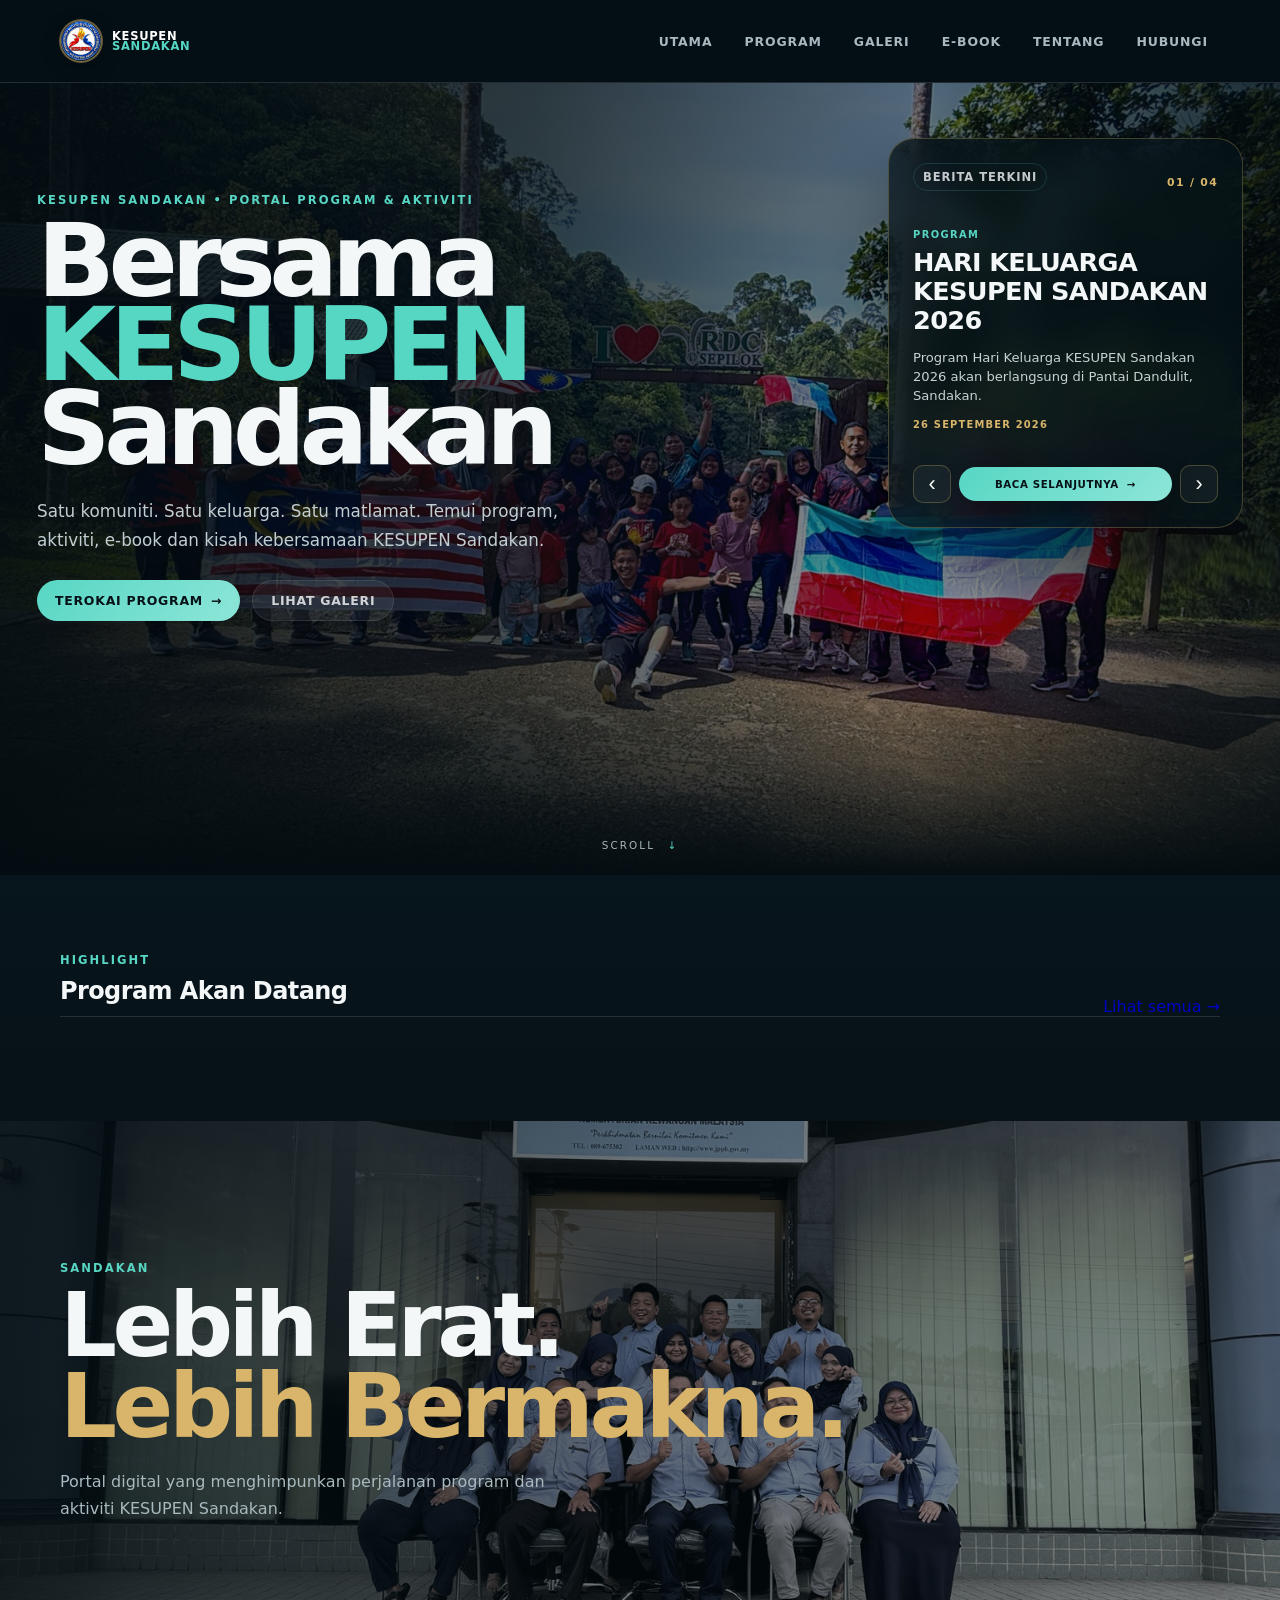
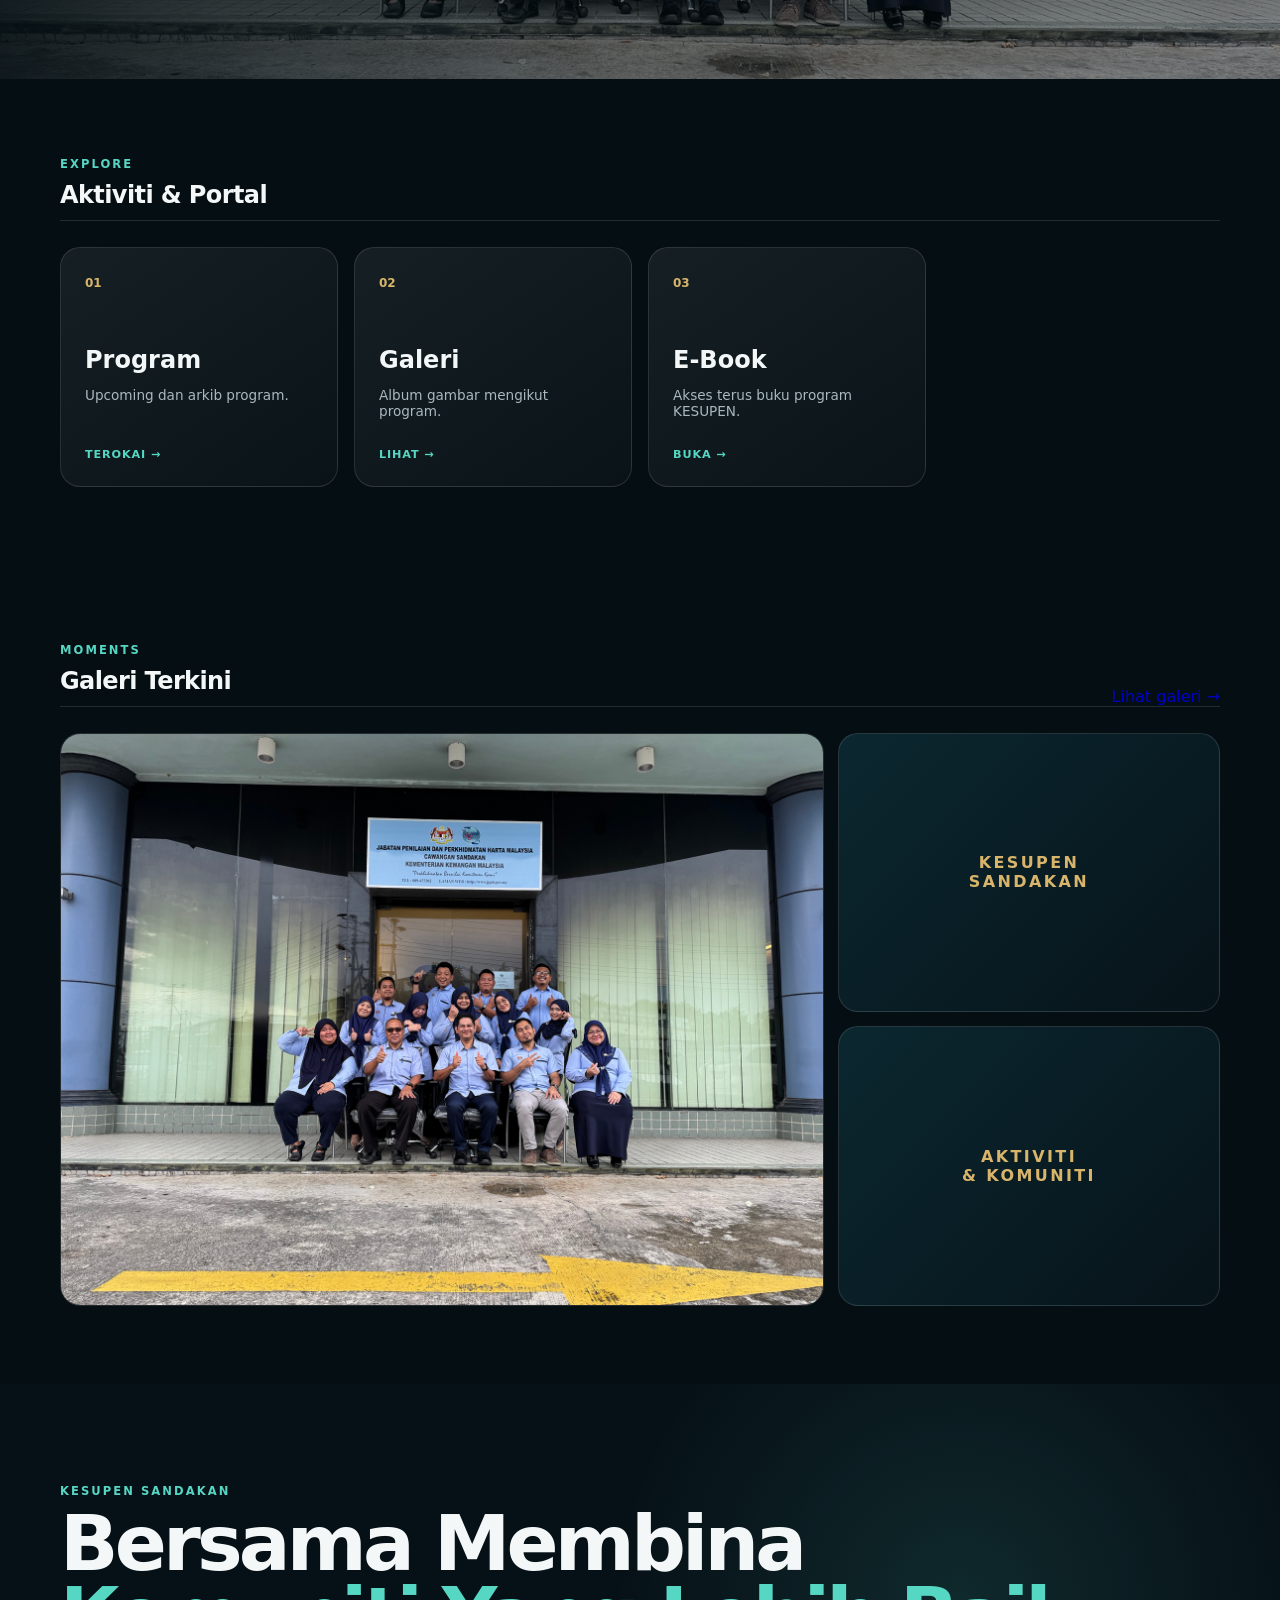
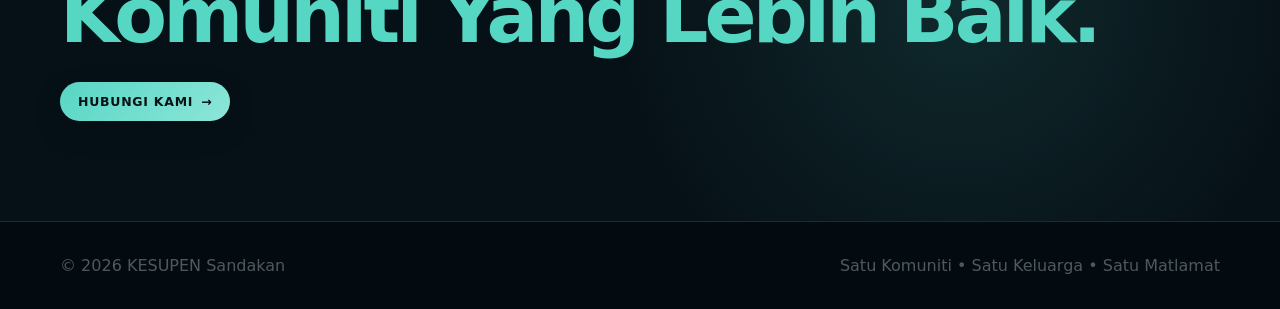
==== index.html @ b212d01c "Add files via upload" ====
<!DOCTYPE html>
<html lang="ms">
<head>
<meta name="description" content="Portal rasmi KESUPEN Sandakan — program, e-book, galeri dan maklumat KESUPEN.">
<meta name="theme-color" content="#0b1020">
  <meta charset="UTF-8">
  <meta name="viewport" content="width=device-width, initial-scale=1.0">
  <title>KESUPEN Sandakan | Portal Rasmi</title>
  <link rel="icon" type="image/png" href="assets/images/kesupen-logo.png">
  <link rel="stylesheet" href="css/style.css">
<meta property="og:site_name" content="KESUPEN Sandakan">
<meta property="og:title" content="KESUPEN Sandakan | Portal Rasmi">
<meta property="og:description" content="Portal rasmi KESUPEN Sandakan.">
<meta property="og:type" content="website">
<link rel="canonical" href="https://kesupensandakan.github.io/portalkesupensdkn/">
<meta name="twitter:card" content="summary">
<meta name="twitter:title" content="KESUPEN Sandakan | Portal Rasmi">
<meta name="twitter:description" content="Portal digital KESUPEN Sandakan — program, aktiviti, e-book dan galeri.">
<script type="application/ld+json">{
  "@context":"https://schema.org",
  "@type":"WebSite",
  "name":"KESUPEN Sandakan",
  "url":"https://kesupensandakan.github.io/portalkesupensdkn/",
  "inLanguage":"ms",
  "description":"Portal rasmi KESUPEN Sandakan — program, e-book, galeri dan maklumat KESUPEN."
}</script>
</head>
<body>
<header class="site-header premium-nav">
  <div class="container nav-wrap">
    <a class="brand" href="index.html" aria-label="KESUPEN Sandakan">
      <img class="brand-logo" src="assets/images/kesupen-logo.png" alt="Logo KESUPEN Sandakan">
      <span>KESUPEN<br><b>SANDAKAN</b></span>
    </a>
    <button id="mobileMenuBtn" class="mobile-menu-btn" aria-label="Buka menu" aria-expanded="false">☰</button>
    <nav>
      <a href="index.html">UTAMA</a>
      <a href="programs.html">PROGRAM</a>
      <a href="gallery.html">GALERI</a>
      <a href="event.html?id=hari-keluarga-kesupen-sandakan-2026">E-BOOK</a>
      <a href="about.html">TENTANG</a>
      <a href="contact.html">HUBUNGI</a>
    </nav>
  </div>
</header>

<main class="page-reveal">
  <section class="v3-hero">
    <div class="hero-backdrop"></div>
    <div class="hero-overlay"></div>
    <div class="container v3-hero-inner">
      <div class="v3-hero-copy">
        <p class="eyebrow">KESUPEN SANDAKAN • PORTAL PROGRAM & AKTIVITI</p>
        <h1>Bersama<br><span>KESUPEN</span><br>Sandakan</h1>
        <p class="hero-lead">Satu komuniti. Satu keluarga. Satu matlamat. Temui program, aktiviti, e-book dan kisah kebersamaan KESUPEN Sandakan.</p>
        <div class="hero-actions">
          <a class="btn" href="programs.html">TEROKAI PROGRAM <span>→</span></a>
          <a class="btn secondary" href="gallery.html">LIHAT GALERI</a>
        </div>
      </div>

      <aside class="v3-event-card hero-news-card" id="featuredNews">
        <div class="event-card-top news-card-top">
          <span class="event-status">BERITA TERKINI</span>
          <span id="heroNewsCounter">01 / 04</span>
        </div>
        <div class="hero-news-window" aria-live="polite">
          <p class="eyebrow" id="heroNewsCategory">PROGRAM</p>
          <h2 id="heroNewsTitle">Memuatkan…</h2>
          <p class="hero-news-summary" id="heroNewsSummary"></p>
          <div class="hero-news-date" id="heroNewsDate"></div>
        </div>
        <div class="hero-news-controls">
          <button type="button" id="heroNewsPrev" aria-label="Berita sebelumnya">‹</button>
          <a id="heroNewsLink" class="btn" href="programs.html">BACA SELANJUTNYA <span>→</span></a>
          <button type="button" id="heroNewsNext" aria-label="Berita seterusnya">›</button>
        </div>
      </aside>
    </div>
    <div class="scroll-cue">SCROLL <span>↓</span></div>
  </section>

  <section class="section v3-featured">
    <div class="container">
      <div class="section-heading">
        <div><p class="eyebrow">HIGHLIGHT</p><h2>Program Akan Datang</h2></div>
        <a href="programs.html">Lihat semua →</a>
      </div>
      <div id="upcomingGrid" class="v3-event-grid"></div>
    </div>
  </section>

  <section class="sandakan-banner">
    <div class="sandakan-image"></div>
    <div class="sandakan-overlay"></div>
    <div class="container sandakan-content">
      <p class="eyebrow">SANDAKAN</p>
      <h2>Lebih Erat.<br><span>Lebih Bermakna.</span></h2>
      <p>Portal digital yang menghimpunkan perjalanan program dan aktiviti KESUPEN Sandakan.</p>
    </div>
  </section>

  <section class="section">
    <div class="container">
      <div class="section-heading">
        <div><p class="eyebrow">EXPLORE</p><h2>Aktiviti & Portal</h2></div>
      </div>
      <div class="v3-card-grid">
        <a class="v3-card" href="programs.html"><span>01</span><h3>Program</h3><p>Upcoming dan arkib program.</p><b>TEROKAI →</b></a>
        <a class="v3-card" href="gallery.html"><span>02</span><h3>Galeri</h3><p>Album gambar mengikut program.</p><b>LIHAT →</b></a>
        <a class="v3-card" href="event.html?id=hari-keluarga-kesupen-sandakan-2026"><span>03</span><h3>E-Book</h3><p>Akses terus buku program KESUPEN.</p><b>BUKA →</b></a>
      </div>
    </div>
  </section>

  <section class="section v3-gallery-preview">
    <div class="container">
      <div class="section-heading"><div><p class="eyebrow">MOMENTS</p><h2>Galeri Terkini</h2></div><a href="gallery.html">Lihat galeri →</a></div>
      <div class="gallery-mosaic">
        <a href="gallery.html" class="mosaic-main"><img src="assets/images/kesupen-team.jpeg" alt="Aktiviti KESUPEN Sandakan"></a>
        <div class="mosaic-side"><div class="mosaic-placeholder">KESUPEN<br>SANDAKAN</div><div class="mosaic-placeholder">AKTIVITI<br>& KOMUNITI</div></div>
      </div>
    </div>
  </section>

  <section class="v3-cta">
    <div class="container">
      <p class="eyebrow">KESUPEN SANDAKAN</p>
      <h2>Bersama Membina<br><span>Komuniti Yang Lebih Baik.</span></h2>
      <a class="btn" href="contact.html">HUBUNGI KAMI <span>→</span></a>
    </div>
  </section>
</main>

<footer class="site-footer">
  <div class="container footer-v3"><span>© 2026 KESUPEN Sandakan</span><span>Satu Komuniti • Satu Keluarga • Satu Matlamat</span></div>
</footer>

<script src="js/app.js"></script>
<script src="js/events.js"></script>
<script>
(function(){
  const events = (window.KESUPEN_EVENTS || []);
  const upcoming = events.filter(e=>e.status==="upcoming").sort((a,b)=>a.date.localeCompare(b.date));
  const featured = upcoming[0];
  if(featured){
    const grid=document.getElementById("upcomingGrid");
    upcoming.slice(0,3).forEach(e=>{
      const c=document.createElement("article"); c.className="v3-event-tile";
      c.innerHTML=`<div class="date-box"><strong>${e.date.split("-")[2]}</strong><small>${e.dateText.split(" ")[1]||""}</small></div><div><p class="eyebrow">${e.category}</p><h3>${e.title}</h3><p>${e.location}</p></div><a href="${e.eventPage||"programs.html"}">→</a>`;
      grid.appendChild(c);
    });
  }

  const news=[
    {category:"PROGRAM",title:"HARI KELUARGA KESUPEN SANDAKAN 2026",summary:"Program Hari Keluarga KESUPEN Sandakan 2026 akan berlangsung di Pantai Dandulit, Sandakan.",date:"26 SEPTEMBER 2026",link:"event.html?id=hari-keluarga-kesupen-sandakan-2026"},
    {category:"E-BOOK",title:"BUKU PROGRAM DIGITAL KINI BOLEH DIAKSES",summary:"Buku program digital HARI KELUARGA KESUPEN SANDAKAN 2026 tersedia untuk rujukan dan capaian dalam talian.",date:"AKSES DIGITAL",link:"event.html?id=hari-keluarga-kesupen-sandakan-2026"},
    {category:"GALERI",title:"DOKUMENTASI PROGRAM & AKTIVITI KESUPEN",summary:"Koleksi visual program dan aktiviti KESUPEN Sandakan dihimpunkan melalui galeri digital portal.",date:"GALERI KESUPEN",link:"gallery.html"},
    {category:"PORTAL",title:"PUSAT RUJUKAN DIGITAL KESUPEN SANDAKAN",summary:"Maklumat program, aktiviti, dokumentasi dan buku program disusun secara mudah untuk capaian pengguna.",date:"PORTAL KESUPEN",link:"about.html"}
  ];
  const title=document.getElementById("heroNewsTitle"), summary=document.getElementById("heroNewsSummary"), category=document.getElementById("heroNewsCategory"), date=document.getElementById("heroNewsDate"), link=document.getElementById("heroNewsLink"), counter=document.getElementById("heroNewsCounter");
  const card=document.getElementById("featuredNews");
  if(!title || !news.length) return;
  let i=0,timer;
  function render(){
    const n=news[i];
    const windowEl=document.querySelector(".hero-news-window");
    if(windowEl){ windowEl.classList.remove("news-swap"); void windowEl.offsetWidth; }
    category.textContent=n.category; title.textContent=n.title; summary.textContent=n.summary; date.textContent=n.date; link.href=n.link||"#"; counter.textContent=String(i+1).padStart(2,"0")+" / "+String(news.length).padStart(2,"0");
    if(windowEl) windowEl.classList.add("news-swap");
  }
  function next(){i=(i+1)%news.length;render();}
  function prev(){i=(i-1+news.length)%news.length;render();}
  function start(){clearInterval(timer);timer=setInterval(next,5000);}
  document.getElementById("heroNewsNext").addEventListener("click",next);
  document.getElementById("heroNewsPrev").addEventListener("click",prev);

  // Mobile: swipe left/right on the news content to change headline.
  const swipeArea=document.querySelector(".hero-news-window");
  if(swipeArea){
    let startX=0,startY=0,startTime=0,moved=false;
    swipeArea.addEventListener("touchstart",e=>{
      if(!e.touches.length) return;
      startX=e.touches[0].clientX; startY=e.touches[0].clientY;
      startTime=Date.now(); moved=false;
    },{passive:true});
    swipeArea.addEventListener("touchmove",e=>{
      if(!e.touches.length) return;
      const dx=e.touches[0].clientX-startX, dy=e.touches[0].clientY-startY;
      if(Math.abs(dx)>12 && Math.abs(dx)>Math.abs(dy)){ moved=true; e.preventDefault(); }
    },{passive:false});
    swipeArea.addEventListener("touchend",e=>{
      const t=e.changedTouches && e.changedTouches[0];
      if(!t || !moved) return;
      const dx=t.clientX-startX, elapsed=Date.now()-startTime;
      if(elapsed<700 && Math.abs(dx)>=45){
        if(dx<0) next(); else prev();
      }
    },{passive:true});
  }
  render(); start();
  document.addEventListener("visibilitychange",()=>{if(document.hidden) clearInterval(timer); else start();});
})();
</script>
</body>
</html>
---- css/style.css ----
*{box-sizing:border-box}html{scroll-behavior:smooth}body{margin:0;background:#f4f6f5;color:#10222c;font-family:Arial,Helvetica,sans-serif}.header{height:72px;position:fixed;top:0;left:0;right:0;z-index:20;padding:0 6vw;display:flex;align-items:center;justify-content:space-between;background:#071827eF;color:#fff;backdrop-filter:blur(12px)}.brand{display:flex;align-items:center;gap:10px;color:#fff;text-decoration:none}.brand-icon{width:38px;height:38px;border:1px solid #ffffff55;border-radius:50%;display:grid;place-items:center;font-weight:900}.brand b,.brand small{display:block}.brand small{font-size:9px;letter-spacing:3px;opacity:.55;margin-top:2px}.header nav{display:flex;gap:28px}.header nav a{color:#fff;text-decoration:none;font-size:11px;font-weight:800;letter-spacing:1px;opacity:.75}.header nav a:hover{opacity:1}.menu{display:none;background:none;border:0;color:#fff;font-size:24px}.hero{height:760px;min-height:100svh;position:relative;overflow:hidden;background:#071827;color:#fff;display:flex;align-items:center;padding:120px 10vw 90px}.hero-bg{position:absolute;inset:0;background:radial-gradient(circle at 75% 40%,#0c7280 0,transparent 32%),radial-gradient(circle at 25% 80%,#123e4b 0,transparent 35%),linear-gradient(125deg,#06131f,#0b3442)}.hero-bg:after{content:"";position:absolute;inset:0;background:linear-gradient(90deg,#071827 0%,#071827dd 38%,#07182744 100%)}.hero-content{position:relative;z-index:2;max-width:760px}.kicker{font-size:10px;letter-spacing:3px;font-weight:900;opacity:.6;margin:0 0 18px}.hero h1{font-size:clamp(64px,11vw,150px);line-height:.78;letter-spacing:-8px;margin:0}.hero h1 em{font-style:normal;opacity:.5}.lead{font-size:18px;line-height:1.65;max-width:540px;opacity:.7;margin:32px 0}.actions{display:flex;gap:10px}.button{padding:14px 20px;border-radius:10px;text-decoration:none;font-size:11px;font-weight:900;letter-spacing:1px}.light{background:#fff;color:#071827}.outline{border:1px solid #ffffff44;color:#fff}.upcoming,.programs,.about{padding:100px 10vw}.section-title{margin-bottom:34px}.section-title h2{font-size:clamp(38px,5vw,62px);letter-spacing:-3px;margin:0}.event{min-height:180px;background:#fff;border-radius:22px;display:grid;grid-template-columns:130px 1fr 60px;align-items:center;gap:28px;padding:28px 34px;box-shadow:0 18px 50px #10222c12;border:1px solid #e7ecec}.event-date{border-right:1px solid #dce4e5;padding-right:25px;display:flex;align-items:center;gap:9px}.event-date strong{font-size:60px;line-height:.8}.event-date span{font-size:10px;line-height:1.3;font-weight:900;letter-spacing:1px}.tag{font-size:9px;letter-spacing:2px;font-weight:900;color:#08737a}.event-copy h3{font-size:clamp(22px,3vw,37px);line-height:1;margin:10px 0}.event-copy p{font-size:13px;color:#65757b}.arrow{font-size:35px;font-weight:300}.programs{background:#071827;color:#fff}.program-links{display:grid;grid-template-columns:repeat(3,1fr);gap:15px}.program-links a{min-height:190px;border:1px solid #ffffff18;border-radius:18px;padding:26px;display:flex;flex-direction:column;justify-content:flex-end;color:#fff;text-decoration:none;background:linear-gradient(145deg,#0b2937,#0a202d)}.program-links a:hover{transform:translateY(-3px);transition:.2s}.program-links b{font-size:18px}.program-links span{font-size:12px;opacity:.5;margin-top:9px}.about{min-height:360px}.about h2{font-size:clamp(35px,5vw,65px);max-width:850px;letter-spacing:-3px;line-height:1;margin:0}.about .kicker{color:#08737a}footer{background:#04111a;color:#fff;padding:32px 10vw;display:flex;gap:20px;align-items:center}footer span,footer small{opacity:.45}footer small{margin-left:auto}@media(max-width:760px){.header nav{display:none}.menu{display:block}.header{padding:0 22px}.hero{padding:120px 24px 70px}.hero h1{letter-spacing:-5px}.lead{font-size:16px}.upcoming,.programs,.about{padding:70px 24px}.event{grid-template-columns:1fr;gap:16px;padding:25px}.event-date{border:0;border-bottom:1px solid #dce4e5;padding:0 0 16px}.event-date strong{font-size:48px}.program-links{grid-template-columns:1fr}.program-links a{min-height:140px}footer{padding:28px 24px;flex-wrap:wrap}footer small{margin-left:0;width:100%}}
/* Contact & Location */
.compact { padding-top: 72px; padding-bottom: 72px; }
.contact-list { display: grid; gap: 14px; margin: 22px 0; }
.contact-list div { display:flex; justify-content:space-between; gap:20px; padding:14px 0; border-bottom:1px solid rgba(255,255,255,.10); }
.contact-list span, .muted { opacity:.72; }
.btn { display:inline-block; text-decoration:none; }

/* Flexible Event Archive */
.filter-tabs { display:flex; flex-wrap:wrap; gap:10px; margin-bottom:28px; }
.filter-btn { border:1px solid rgba(255,255,255,.18); background:transparent; color:inherit; padding:10px 16px; border-radius:999px; cursor:pointer; font-weight:700; }
.filter-btn.active { background:rgba(255,255,255,.12); }
.event-card { position:relative; }
.event-status { display:inline-block; font-size:.72rem; font-weight:800; letter-spacing:.08em; margin-bottom:10px; opacity:.8; }
.event-actions { display:flex; flex-wrap:wrap; gap:10px; margin-top:18px; }
.btn.secondary { opacity:.8; }

/* Gallery Albums */
.gallery-albums { display:grid; gap:28px; }
.gallery-album { overflow:hidden; border:1px solid rgba(255,255,255,.10); border-radius:18px; background:rgba(255,255,255,.03); }
.gallery-cover { aspect-ratio:16/7; overflow:hidden; background:rgba(255,255,255,.04); }
.gallery-cover img { width:100%; height:100%; object-fit:cover; display:block; }
.gallery-placeholder { height:100%; display:grid; place-items:center; opacity:.55; }
.gallery-album-body { padding:22px; }
.gallery-album-body h2 { margin:.2em 0 .35em; }
.gallery-thumbs { display:flex; flex-wrap:wrap; gap:10px; margin-top:16px; }
.thumb { width:110px; height:78px; padding:0; border:0; border-radius:10px; overflow:hidden; cursor:pointer; background:transparent; }
.thumb img { width:100%; height:100%; object-fit:cover; display:block; }
.lightbox { position:fixed; inset:0; z-index:9999; display:grid; place-items:center; padding:30px; background:rgba(0,0,0,.88); }
.lightbox[hidden] { display:none; }
.lightbox img { max-width:94vw; max-height:88vh; object-fit:contain; border-radius:10px; }
.lightbox-close { position:absolute; top:16px; right:20px; border:0; background:transparent; color:white; font-size:42px; cursor:pointer; }

/* Dynamic Homepage */
.home-hero { min-height: 58vh; display:flex; align-items:center; }
.hero-actions { display:flex; flex-wrap:wrap; gap:12px; margin-top:24px; }
.section-heading { display:flex; align-items:end; justify-content:space-between; gap:20px; margin-bottom:26px; }
.section-heading a { text-decoration:none; opacity:.8; }
.quick-grid { display:grid; grid-template-columns:repeat(4, 1fr); gap:16px; }
.quick-card { text-decoration:none; color:inherit; }
.quick-card span { opacity:.55; font-weight:800; }
@media (max-width: 800px) {
  .quick-grid { grid-template-columns:repeat(2, 1fr); }
}
@media (max-width: 520px) {
  .quick-grid { grid-template-columns:1fr; }
  .section-heading { align-items:start; flex-direction:column; }
}

/* =========================================================
   KESUPEN PREMIUM / CINEMATIC THEME V1
   Struktur & V12 tidak diubah.
   ========================================================= */
:root{
  --bg:#07131a;
  --bg2:#0b2029;
  --panel:rgba(13,34,43,.72);
  --line:rgba(255,255,255,.12);
  --text:#f4f7f8;
  --muted:#a9b9be;
  --accent:#57d6c4;
  --accent2:#d8b56a;
  --shadow:0 24px 70px rgba(0,0,0,.38);
}
*{box-sizing:border-box}
html{scroll-behavior:smooth}
body{
  margin:0;
  color:var(--text);
  background:
    radial-gradient(circle at 15% 10%,rgba(87,214,196,.13),transparent 30%),
    radial-gradient(circle at 85% 25%,rgba(216,181,106,.10),transparent 28%),
    linear-gradient(145deg,var(--bg),var(--bg2) 55%,#061017);
  font-family:Inter,system-ui,-apple-system,BlinkMacSystemFont,"Segoe UI",sans-serif;
}
body:before{
  content:"";position:fixed;inset:0;pointer-events:none;opacity:.18;
  background-image:linear-gradient(rgba(255,255,255,.025) 1px,transparent 1px),
                   linear-gradient(90deg,rgba(255,255,255,.025) 1px,transparent 1px);
  background-size:42px 42px;
}
.container{width:min(1160px,calc(100% - 36px));margin:auto}
.site-header{
  position:sticky;top:0;z-index:100;
  background:rgba(5,16,22,.78);
  backdrop-filter:blur(18px);
  border-bottom:1px solid var(--line);
}
.nav-wrap{min-height:74px;display:flex;align-items:center;justify-content:space-between;gap:20px}
.brand{color:#fff;text-decoration:none;font-weight:900;letter-spacing:.09em}
nav{display:flex;gap:8px;flex-wrap:wrap}
nav a{
  color:var(--muted);text-decoration:none;padding:9px 12px;border-radius:999px;
  font-size:.78rem;font-weight:800;letter-spacing:.07em
}
nav a:hover,nav a.active{color:#fff;background:rgba(87,214,196,.10)}
.hero{
  position:relative;overflow:hidden;
  padding:110px 0 100px;
  border-bottom:1px solid var(--line);
}
.hero:after{
  content:"";position:absolute;width:520px;height:520px;right:-180px;top:-220px;
  border-radius:50%;background:radial-gradient(circle,rgba(87,214,196,.18),transparent 68%);
}
.home-hero{min-height:68vh;display:flex;align-items:center}
.home-hero h1,.hero h1{
  margin:8px 0 18px;font-size:clamp(2.8rem,8vw,6.6rem);
  line-height:.92;letter-spacing:-.055em;max-width:900px
}
.hero p:not(.eyebrow){max-width:680px;color:var(--muted);font-size:1.05rem;line-height:1.7}
.eyebrow{
  margin:0 0 10px;color:var(--accent);font-size:.72rem;font-weight:900;
  letter-spacing:.18em;text-transform:uppercase
}
.section{padding:78px 0}
.section-heading h2,.card h2{margin:.15em 0 .45em;letter-spacing:-.025em}
.section-heading{border-bottom:1px solid var(--line)}
.cards-grid{display:grid;grid-template-columns:repeat(3,1fr);gap:20px}
.card{
  background:linear-gradient(145deg,rgba(255,255,255,.065),rgba(255,255,255,.025));
  border:1px solid var(--line);border-radius:22px;padding:26px;
  box-shadow:var(--shadow);backdrop-filter:blur(12px)
}
.card:hover{transform:translateY(-3px);transition:.25s ease;border-color:rgba(87,214,196,.3)}
.btn{
  display:inline-flex;align-items:center;justify-content:center;gap:8px;
  color:#061217;background:linear-gradient(135deg,var(--accent),#8de6d8);
  border:0;border-radius:999px;padding:12px 18px;text-decoration:none;
  font-weight:900;font-size:.78rem;letter-spacing:.06em
}
.btn.secondary{
  color:#fff;background:rgba(255,255,255,.07);border:1px solid var(--line)
}
.hero-actions,.event-actions{display:flex;flex-wrap:wrap;gap:12px;margin-top:24px}
.quick-grid{gap:20px}
.quick-card{min-height:170px}
.gallery-album{border-color:var(--line);box-shadow:var(--shadow)}
.gallery-cover{background:#081920}
.site-footer{
  padding:34px 0;border-top:1px solid var(--line);
  color:var(--muted);background:rgba(0,0,0,.18)
}
.muted{color:var(--muted)!important}
.filter-tabs{gap:8px}
.filter-btn{
  color:var(--muted);background:rgba(255,255,255,.04);
  border:1px solid var(--line);transition:.2s
}
.filter-btn.active{color:#07131a;background:var(--accent);border-color:var(--accent)}
@media(max-width:900px){
  .cards-grid{grid-template-columns:repeat(2,1fr)}
}
@media(max-width:650px){
  .container{width:min(100% - 24px,1160px)}
  .nav-wrap{align-items:flex-start;padding:14px 0;flex-direction:column}
  nav{width:100%;overflow:auto;flex-wrap:nowrap}
  nav a{white-space:nowrap}
  .hero{padding:78px 0 68px}
  .home-hero{min-height:72vh}
  .cards-grid,.quick-grid{grid-template-columns:1fr}
  .card{padding:21px}
}

/* Premium V2 — visual polish */
.page-reveal{animation:pageReveal .55s ease both}
@keyframes pageReveal{from{opacity:0;transform:translateY(10px)}to{opacity:1;transform:none}}
.hero .eyebrow{position:relative;display:inline-block}
.hero .eyebrow:after{content:"";display:block;width:54px;height:2px;margin-top:9px;background:var(--accent)}
.hero h1{font-weight:950;text-wrap:balance}
.card{position:relative;overflow:hidden}
.card:before{
  content:"";position:absolute;inset:0;pointer-events:none;
  background:linear-gradient(120deg,rgba(255,255,255,.07),transparent 35%);
}
.event-status{padding:6px 9px;border:1px solid rgba(87,214,196,.22);border-radius:999px}
.gallery-album{transition:transform .25s ease}
.gallery-album:hover{transform:translateY(-4px)}
.gallery-cover img,.thumb img{transition:transform .45s ease}
.gallery-cover:hover img,.thumb:hover img{transform:scale(1.04)}
.btn{box-shadow:0 10px 28px rgba(0,0,0,.18);transition:transform .2s ease,box-shadow .2s ease}
.btn:hover{transform:translateY(-2px);box-shadow:0 14px 34px rgba(0,0,0,.28)}
@media(prefers-reduced-motion:reduce){
  html{scroll-behavior:auto}
  .page-reveal,.card,.gallery-album,.btn,.gallery-cover img,.thumb img{animation:none;transition:none}
}

/* Homepage Hero Upgrade V1 */
.cinematic-hero{min-height:76vh;display:flex;align-items:center}
.hero-content{position:relative;z-index:2;display:grid;grid-template-columns:minmax(0,1.25fr) minmax(300px,.75fr);gap:50px;align-items:center}
.hero-copy h1{font-size:clamp(3.5rem,8vw,7.5rem);margin-bottom:24px}
.hero-copy h1 span{color:var(--accent);text-shadow:0 0 35px rgba(87,214,196,.22)}
.hero-event-panel{
  padding:30px;border-radius:28px;
  background:linear-gradient(145deg,rgba(11,35,43,.88),rgba(8,20,27,.68));
  border:1px solid rgba(87,214,196,.22);
  box-shadow:0 30px 80px rgba(0,0,0,.45);
  backdrop-filter:blur(18px)
}
.hero-event-top{display:flex;justify-content:space-between;align-items:center;margin-bottom:24px}
.hero-event-top #heroDays{font-size:.75rem;font-weight:900;letter-spacing:.1em;color:var(--accent2)}
.hero-event-panel h2{font-size:clamp(1.5rem,3vw,2.4rem);line-height:1.05}
.hero-glow{position:absolute;border-radius:50%;filter:blur(2px);pointer-events:none}
.hero-glow-one{width:430px;height:430px;left:-180px;bottom:-210px;background:radial-gradient(circle,rgba(87,214,196,.13),transparent 68%)}
.hero-glow-two{width:520px;height:520px;right:-190px;top:-210px;background:radial-gradient(circle,rgba(216,181,106,.12),transparent 68%)}
@media(max-width:800px){
  .cinematic-hero{min-height:auto}
  .hero-content{grid-template-columns:1fr;gap:30px}
  .hero-copy h1{font-size:clamp(3.1rem,16vw,5.2rem)}
}

/* =========================================================
   KESUPEN PREMIUM V3 — CINEMATIC + SLIDER FEEL + CARDS
   ========================================================= */
:root{--gold:#d8b56a;--teal:#55d7c4;--ink:#061217}
body{background:#050e13}
.premium-nav .nav-wrap{min-height:82px}
.brand{display:flex;align-items:center;gap:10px;line-height:.9;font-size:.72rem;letter-spacing:.06em}
.brand b{color:var(--teal)}
.brand-logo{width:46px;height:46px;object-fit:contain;border-radius:50%;display:block;background:#fff;box-shadow:0 0 0 1px rgba(216,181,106,.45),0 6px 20px rgba(0,0,0,.22)}
.brand-mark{display:none}
.v3-hero{position:relative;min-height:88vh;display:flex;align-items:center;overflow:hidden;background:#061217}
.hero-backdrop{position:absolute;inset:0;background-image:url("../assets/images/home-background.jpeg");background-size:cover;background-position:center 38%;filter:saturate(.88) contrast(1.06);transform:scale(1.03)}
.hero-overlay{position:absolute;inset:0;background:linear-gradient(90deg,rgba(3,12,16,.95) 0%,rgba(3,12,16,.72) 42%,rgba(3,12,16,.35) 72%,rgba(3,12,16,.78) 100%),linear-gradient(0deg,#050e13 0%,transparent 25%,rgba(5,14,19,.3) 100%)}
.v3-hero-inner{position:relative;z-index:2;display:grid;grid-template-columns:1.15fr .65fr;gap:70px;align-items:center}
.v3-hero-copy h1{font-size:clamp(4rem,8vw,8rem);line-height:.82;letter-spacing:-.065em;margin:12px 0 26px}
.v3-hero-copy h1 span{color:var(--teal)}
.hero-lead{max-width:620px;color:#c1cdd0!important;font-size:1.05rem!important;line-height:1.75!important}
.v3-event-card{padding:30px;border:1px solid rgba(216,181,106,.28);background:rgba(4,17,23,.72);backdrop-filter:blur(18px);border-radius:26px;box-shadow:0 30px 90px rgba(0,0,0,.5)}
.event-card-top{display:flex;justify-content:space-between;align-items:center;margin-bottom:25px}
.event-card-top #heroCountdown{color:var(--gold);font-size:.72rem;font-weight:900;letter-spacing:.1em}
.v3-event-card h2{font-size:clamp(1.5rem,3vw,2.5rem);line-height:1.03}
.event-meta{display:grid;gap:8px;margin:20px 0;color:#bdc9cc;font-size:.88rem}
.scroll-cue{position:absolute;bottom:24px;left:50%;z-index:3;transform:translateX(-50%);font-size:.65rem;letter-spacing:.2em;color:#a8b7ba}
.scroll-cue span{color:var(--teal);margin-left:7px}
.v3-featured{background:linear-gradient(180deg,#07151c,#071117)}
.v3-event-grid{display:grid;grid-template-columns:repeat(3,1fr);gap:16px}
.v3-event-tile{display:grid;grid-template-columns:72px 1fr 32px;gap:16px;align-items:center;padding:20px;border:1px solid var(--line);border-radius:18px;background:rgba(255,255,255,.035)}
.v3-event-tile h3{font-size:1.05rem;margin:5px 0}
.v3-event-tile p:not(.eyebrow){margin:0;color:var(--muted);font-size:.82rem}
.v3-event-tile>a{color:var(--teal);font-size:1.3rem;text-decoration:none}
.date-box{border-right:1px solid var(--line);padding-right:15px;text-align:center}
.date-box strong{display:block;font-size:2rem;line-height:1}
.date-box small{color:var(--gold);font-weight:800}
.sandakan-banner{position:relative;min-height:62vh;display:flex;align-items:center;overflow:hidden}
.sandakan-image{position:absolute;inset:0;background-image:url("../assets/images/kesupen-team.jpeg");background-size:cover;background-position:center 55%;filter:grayscale(.15) saturate(.8)}
.sandakan-overlay{position:absolute;inset:0;background:linear-gradient(90deg,rgba(3,13,17,.92),rgba(3,13,17,.55),rgba(3,13,17,.45))}
.sandakan-content{position:relative;z-index:2}
.sandakan-content h2{font-size:clamp(3rem,7vw,6rem);line-height:.9;letter-spacing:-.05em;margin:10px 0 22px}
.sandakan-content h2 span{color:var(--gold)}
.sandakan-content p:not(.eyebrow){max-width:540px;color:var(--muted);line-height:1.7}
.v3-card-grid{display:grid;grid-template-columns:repeat(4,1fr);gap:16px}
.v3-card{min-height:220px;padding:24px;color:inherit;text-decoration:none;border:1px solid var(--line);border-radius:20px;background:linear-gradient(145deg,rgba(255,255,255,.07),rgba(255,255,255,.025));transition:.25s}
.v3-card:hover{transform:translateY(-5px);border-color:rgba(85,215,196,.38)}
.v3-card span{color:var(--gold);font-size:.75rem;font-weight:900}
.v3-card h3{font-size:1.5rem;margin:55px 0 8px}
.v3-card p{color:var(--muted);font-size:.85rem;min-height:42px}
.v3-card b{font-size:.7rem;color:var(--teal);letter-spacing:.08em}
.gallery-mosaic{display:grid;grid-template-columns:2fr 1fr;gap:14px}
.mosaic-main,.mosaic-placeholder{border-radius:20px;overflow:hidden;border:1px solid var(--line)}
.mosaic-main{min-height:440px}
.mosaic-main img{width:100%;height:100%;object-fit:cover;display:block}
.mosaic-side{display:grid;gap:14px}
.mosaic-placeholder{display:grid;place-items:center;min-height:210px;background:linear-gradient(135deg,#0b2730,#071319);color:var(--gold);font-weight:900;letter-spacing:.15em;text-align:center}
.v3-cta{padding:100px 0;background:radial-gradient(circle at 75% 50%,rgba(85,215,196,.12),transparent 35%),#061117}
.v3-cta h2{font-size:clamp(2.7rem,6vw,5.5rem);line-height:.94;letter-spacing:-.05em;margin:10px 0 30px}
.v3-cta h2 span{color:var(--teal)}
.footer-v3{display:flex;justify-content:space-between;gap:20px;flex-wrap:wrap}
@media(max-width:900px){
 .v3-hero-inner{grid-template-columns:1fr;gap:35px}.v3-event-grid{grid-template-columns:1fr}.v3-card-grid{grid-template-columns:repeat(2,1fr)}
}
@media(max-width:600px){
 .v3-hero{min-height:92vh}.v3-hero-copy h1{font-size:clamp(3.5rem,18vw,5.5rem)}
 .v3-card-grid,.gallery-mosaic{grid-template-columns:1fr}.mosaic-main{min-height:300px}.mosaic-side{grid-template-columns:1fr 1fr}.mosaic-placeholder{min-height:140px}
 .sandakan-banner{min-height:65vh}.sandakan-content h2{font-size:clamp(3rem,16vw,5rem)}
}

/* =========================================================
   FINAL V4 — CONSISTENCY + MOBILE POLISH
   ========================================================= */
.brand-logo{
  width:42px;height:42px;object-fit:cover;border-radius:50%;
  border:1px solid rgba(216,181,106,.55);background:#08151b
}
.mobile-menu-btn{
  display:none;border:1px solid var(--line);background:rgba(255,255,255,.05);
  color:#fff;border-radius:10px;padding:9px 12px;font-size:1.1rem;cursor:pointer
}
@media(max-width:650px){
  .premium-nav .nav-wrap{position:relative}
  .mobile-menu-btn{display:block;position:absolute;right:0;top:18px}
  .premium-nav nav{display:none;width:100%;padding:8px 0 2px}
  .premium-nav nav.menu-open{display:flex;flex-direction:column;max-height:70vh;overflow:auto}
  .premium-nav nav a{padding:12px 14px}
  .brand-logo{width:40px;height:40px}
}
:focus-visible{outline:2px solid var(--teal);outline-offset:3px}
a{transition:color .2s ease}
img{max-width:100%}
/* FINAL V4 FIX — About page uses the same premium panel/theme as the rest of the portal */
.about-page{padding-top:0;background:transparent;color:var(--text)}
.about-hero{padding:120px 0 82px;background:linear-gradient(135deg,rgba(7,19,26,.96),rgba(11,32,41,.92));border-bottom:1px solid var(--line)}
.about-hero .kicker{color:var(--accent)}
.about-hero h1{font-size:clamp(4rem,8vw,8rem);line-height:.84;letter-spacing:-.065em;margin:0;color:var(--text)}
.about-hero h1 span{color:var(--teal);opacity:.72}
.about-main{padding:78px 0 90px}
.about-grid{display:grid;grid-template-columns:1.1fr .9fr;gap:50px;align-items:start}
.about-main h2{font-size:clamp(2rem,4.5vw,4.3rem);line-height:1;letter-spacing:-.045em;margin:0 0 24px;color:var(--text)}
.about-main p{font-size:1rem;line-height:1.8;color:var(--muted)}
.facts{display:grid;gap:12px}.fact{padding:23px;background:linear-gradient(145deg,rgba(255,255,255,.065),rgba(255,255,255,.025));border:1px solid var(--line);border-radius:20px;box-shadow:var(--shadow);color:var(--text)}
.fact b{display:block;font-size:.72rem;letter-spacing:.12em;margin-bottom:8px;color:var(--accent)}.fact span{font-size:.9rem;color:var(--muted)}
.values{margin-top:72px}.values h3{font-size:2rem;margin:.2em 0 22px}.value-grid{display:grid;grid-template-columns:repeat(3,1fr);gap:15px}.value{padding:26px;border-radius:20px;background:linear-gradient(145deg,rgba(255,255,255,.065),rgba(255,255,255,.025));border:1px solid var(--line);min-height:150px;box-shadow:var(--shadow);color:var(--text)}
.value b{font-size:1rem;color:var(--gold)}.value p{font-size:.82rem;color:var(--muted);line-height:1.65;margin-top:12px}.back{display:inline-block;margin-top:45px;color:var(--teal);font-size:.75rem;font-weight:900;text-decoration:none;letter-spacing:.08em}
@media(max-width:760px){.about-hero{padding:95px 0 62px}.about-main{padding:60px 0 70px}.about-grid{grid-template-columns:1fr;gap:30px}.value-grid{grid-template-columns:1fr}.about-hero h1{font-size:clamp(3.3rem,16vw,5.5rem)}}

/* =========================================================
   HOME HERO POSITION UPDATE — USER REQUEST
   Keep original V11 design; desktop positioning only.
   ========================================================= */
@media (min-width:901px){
  /* HOME HERO POSITION V2 — actual layout adjustment */
  .v3-hero-inner{
    width:calc(100% - 80px);
    max-width:none;
    margin-left:40px;
    margin-right:40px;
    grid-template-columns:minmax(0,1fr) 340px;
    gap:150px;
    align-items:center;
  }
  .v3-hero-copy{
    transform:translateX(-10px);
  }
  .v3-event-card{
    width:340px;
    max-width:340px;
    justify-self:end;
    transform:translateY(-58px);
    padding:24px;
  }
}

@media (min-width:901px) and (max-width:1200px){
  .v3-hero-inner{
    width:calc(100% - 48px);
    margin-left:24px;
    margin-right:24px;
    grid-template-columns:minmax(0,1fr) 310px;
    gap:70px;
  }
  .v3-event-card{width:310px;max-width:310px;}
}

@media (max-width:900px){
  .v3-hero-copy,
  .v3-event-card{transform:none}
  .v3-event-card{width:100%;}
}

/* =========================================================
   HOME HERO — POSITION MATCH TO USER REFERENCE
   Desktop: copy left, upcoming card upper-right.
   Mobile/tablet: original responsive flow remains active.
   ========================================================= */
@media (min-width:1201px){
  .v3-hero-inner{
    position:absolute;
    inset:0;
    width:calc(100% - 74px);
    max-width:none;
    margin:0 37px;
    display:block;
  }
  .v3-hero-copy{
    position:absolute;
    left:0;
    top:110px;
    width:min(560px, 42vw);
    transform:none;
  }
  .v3-event-card{
    position:absolute;
    right:0;
    top:55px;
    width:355px;
    max-width:355px;
    padding:24px;
    transform:none;
  }
}

@media (min-width:901px) and (max-width:1200px){
  .v3-hero-inner{
    width:calc(100% - 48px);
    margin-left:24px;
    margin-right:24px;
    grid-template-columns:minmax(0,1fr) 310px;
    gap:70px;
  }
  .v3-hero-copy{transform:none}
  .v3-event-card{width:310px;max-width:310px;transform:translateY(-35px)}
}

@media (max-width:900px){
  .v3-hero-inner{position:relative;inset:auto;width:auto;margin:auto;display:grid}
  .v3-hero-copy,.v3-event-card{position:relative;left:auto;right:auto;top:auto;transform:none;width:100%;max-width:none}
}

/* =========================================================
   ABOUT PAGE — DISTINCT EDITORIAL LAYOUT
   Separate visual identity from the homepage hero.
   ========================================================= */
.about-modern{background:#071117;color:var(--text)}
.about-intro{position:relative;overflow:hidden;padding:150px 0 90px;background:radial-gradient(circle at 82% 18%,rgba(85,215,196,.11),transparent 28%),linear-gradient(180deg,#061016 0%,#071117 100%)}
.about-intro-grid{display:grid;grid-template-columns:minmax(0,1.02fr) minmax(360px,.78fr);gap:90px;align-items:center}
.about-intro-copy{max-width:700px}
.about-intro-copy h1{font-size:clamp(4.2rem,8vw,8.2rem);line-height:.82;letter-spacing:-.07em;margin:12px 0 30px}
.about-intro-copy h1 span{color:var(--teal)}
.about-lead{max-width:640px;color:#d4dfe1!important;font-size:1.2rem!important;line-height:1.65!important}
.about-note{max-width:600px;color:var(--muted);font-size:.92rem;line-height:1.8}
.about-line{width:110px;height:2px;margin:30px 0 24px;background:linear-gradient(90deg,var(--teal),transparent)}
.about-identity{position:relative;max-width:500px;justify-self:end}
.identity-image{height:520px;border-radius:28px;overflow:hidden;border:1px solid rgba(255,255,255,.1);box-shadow:0 35px 100px rgba(0,0,0,.5);background:#0b2029}
.identity-image img{width:100%;height:100%;object-fit:cover;display:block;filter:saturate(.9) contrast(1.04)}
.identity-card{position:absolute;left:-55px;bottom:32px;display:flex;align-items:center;gap:16px;padding:18px 22px;border:1px solid rgba(216,181,106,.3);border-radius:18px;background:rgba(5,17,23,.9);backdrop-filter:blur(16px);box-shadow:0 20px 55px rgba(0,0,0,.45)}
.identity-card img{width:54px;height:54px;object-fit:cover;border-radius:50%;border:1px solid rgba(216,181,106,.5)}
.identity-card span{display:block;color:var(--gold);font-size:.62rem;font-weight:900;letter-spacing:.13em;margin-bottom:5px}.identity-card strong{font-size:.9rem;line-height:1.05;letter-spacing:.08em}
.about-statement{background:#f4f6f5;color:#10222c;padding:105px 0}.statement-grid{display:grid;grid-template-columns:1.1fr .9fr;gap:80px;align-items:start}.statement-grid h2{font-size:clamp(3rem,5.8vw,6rem);line-height:.92;letter-spacing:-.06em;margin:10px 0}.statement-grid h2 span{color:#087f85}.statement-copy{padding-top:15px}.statement-copy p{font-size:1.02rem;line-height:1.85;color:#52636a;margin:0 0 22px;max-width:580px}
.about-modules{background:#071117;padding:105px 0}.about-module-grid{display:grid;grid-template-columns:1fr 1fr;gap:14px}.about-module{min-height:170px;display:grid;grid-template-columns:50px 1fr 30px;gap:20px;align-items:start;padding:28px;border:1px solid var(--line);border-radius:22px;color:var(--text);text-decoration:none;background:linear-gradient(145deg,rgba(255,255,255,.06),rgba(255,255,255,.02));transition:.25s}.about-module:hover{transform:translateY(-4px);border-color:rgba(85,215,196,.4);background:linear-gradient(145deg,rgba(85,215,196,.08),rgba(255,255,255,.025))}.about-module>span{color:var(--gold);font-size:.72rem;font-weight:900;letter-spacing:.1em}.about-module h3{font-size:1.45rem;margin:0 0 8px}.about-module p{margin:0;color:var(--muted);font-size:.85rem;line-height:1.6}.about-module b{color:var(--teal);font-size:1.4rem;font-weight:400;text-align:right}
.about-quote{padding:110px 0;background:radial-gradient(circle at 70% 50%,rgba(85,215,196,.14),transparent 35%),#061016}.about-quote blockquote{max-width:900px;margin:12px 0 35px;font-size:clamp(2.4rem,5vw,5rem);line-height:.98;letter-spacing:-.055em;font-weight:900}
@media(max-width:900px){.about-intro{padding:120px 0 70px}.about-intro-grid{grid-template-columns:1fr;gap:55px}.about-identity{justify-self:stretch;max-width:none}.identity-image{height:420px}.identity-card{left:20px;bottom:20px}.statement-grid{grid-template-columns:1fr;gap:25px}.about-module-grid{grid-template-columns:1fr}}
@media(max-width:600px){.about-intro-copy h1{font-size:clamp(3.5rem,17vw,5.2rem)}.about-lead{font-size:1rem!important}.identity-image{height:330px;border-radius:22px}.identity-card{left:12px;right:12px;padding:14px 16px}.identity-card img{width:46px;height:46px}.about-statement,.about-modules,.about-quote{padding:75px 0}.statement-grid h2{font-size:clamp(2.8rem,13vw,4.5rem)}.about-module{grid-template-columns:40px 1fr 22px;padding:22px;min-height:145px}}


/* =========================================================
   MOBILE + TABLET RESPONSIVE UPGRADE — V11
   Desktop design remains unchanged above 1024px.
   ========================================================= */
html,body{max-width:100%;overflow-x:hidden}
button,a{-webkit-tap-highlight-color:transparent}
.btn,.button,.filter-btn,.mobile-menu-btn{touch-action:manipulation}

/* Tablet */
@media (max-width:1024px){
  .container{width:min(100% - 40px,960px)}
  .section{padding:64px 0}
  .premium-nav .nav-wrap{min-height:72px}
  .brand-logo{width:44px;height:44px;object-fit:contain}
  .brand{font-size:.7rem}

  .v3-hero{min-height:auto;padding:72px 0 66px;align-items:stretch}
  .v3-hero-inner{
    position:relative!important;inset:auto!important;
    width:min(100% - 40px,960px)!important;
    margin:0 auto!important;
    display:grid!important;
    grid-template-columns:minmax(0,1fr) 310px!important;
    gap:34px!important;
    align-items:start!important;
  }
  .v3-hero-copy,.v3-event-card{
    position:relative!important;left:auto!important;right:auto!important;top:auto!important;
    transform:none!important;
  }
  .v3-hero-copy{width:auto!important;padding-top:22px}
  .v3-hero-copy h1{font-size:clamp(3.7rem,9vw,6.3rem);line-height:.85}
  .hero-lead{font-size:1rem!important;line-height:1.65!important}
  .v3-event-card{width:100%!important;max-width:none!important;margin-top:4px}
  .scroll-cue{display:none}

  .v3-event-grid{grid-template-columns:1fr 1fr}
  .v3-card-grid{grid-template-columns:repeat(2,1fr)}
  .gallery-mosaic{grid-template-columns:1.55fr .8fr}
  .mosaic-main{min-height:360px}
  .sandakan-banner{min-height:520px}
  .sandakan-content h2{font-size:clamp(3.4rem,8vw,5.4rem)}

  .cards-grid{grid-template-columns:repeat(2,1fr)}
  .grid-2{gap:18px}
  .card{padding:22px}
  .hero.compact{padding:82px 0 66px}
  .hero.compact h1{font-size:clamp(3.2rem,8vw,5.5rem)}

  .about-intro{padding:100px 0 72px}
  .about-intro-grid{grid-template-columns:1fr .78fr;gap:42px}
  .about-intro-copy h1{font-size:clamp(3.7rem,8vw,6.2rem)}
  .identity-image{height:420px}
  .identity-card{left:-24px}
  .statement-grid{gap:45px}
}

/* Tablet + phone navigation */
@media (max-width:900px){
  .premium-nav .nav-wrap{position:relative;flex-wrap:wrap}
  .mobile-menu-btn{
    display:grid;place-items:center;
    position:absolute;right:0;top:15px;
    width:42px;height:42px;padding:0;
    border-radius:12px;font-size:1.15rem;
  }
  .premium-nav nav{
    display:none;
    position:absolute;
    left:0;right:0;top:64px;
    width:100%;
    padding:10px;
    border:1px solid var(--line);
    border-radius:0 0 18px 18px;
    background:rgba(5,16,22,.97);
    box-shadow:0 18px 40px rgba(0,0,0,.32);
    backdrop-filter:blur(18px);
    z-index:200;
  }
  .premium-nav nav.menu-open{
    display:grid;
    grid-template-columns:repeat(3,1fr);
    gap:6px;
    max-height:none;
    overflow:visible;
  }
  .premium-nav nav a{
    min-height:44px;
    display:flex;align-items:center;justify-content:center;
    padding:10px 8px;
    border-radius:10px;
    text-align:center;
    font-size:.7rem;
  }

  .v3-hero-inner{grid-template-columns:1fr!important;gap:24px!important}
  .v3-hero-copy{padding-top:4px}
  .v3-event-card{max-width:620px!important}
  .v3-event-grid{grid-template-columns:1fr}
  .sandakan-banner{min-height:500px}
  .sandakan-overlay{background:linear-gradient(90deg,rgba(3,13,17,.93),rgba(3,13,17,.65),rgba(3,13,17,.56))}
  .gallery-mosaic{grid-template-columns:1fr}
  .mosaic-side{grid-template-columns:1fr 1fr}
  .mosaic-placeholder{min-height:150px}
  .grid-2{grid-template-columns:1fr}
  .cards-grid{grid-template-columns:1fr 1fr}
  .contact-list div{align-items:flex-start}
  .about-intro-grid{grid-template-columns:1fr;gap:42px}
  .about-identity{max-width:650px;justify-self:stretch}
  .identity-card{left:18px}
  .statement-grid{grid-template-columns:1fr}
}

/* Phone */
@media (max-width:650px){
  .container{width:calc(100% - 28px)}
  .premium-nav .nav-wrap{min-height:66px}
  .brand-logo{width:42px;height:42px}
  .brand{gap:9px;font-size:.66rem;letter-spacing:.055em}
  .mobile-menu-btn{top:12px;right:0;width:42px;height:42px}

  .premium-nav nav{top:59px;padding:9px}
  .premium-nav nav.menu-open{grid-template-columns:1fr 1fr}
  .premium-nav nav a{min-height:46px;font-size:.69rem}

  .v3-hero{
    padding:54px 0 48px;
    min-height:auto;
  }
  .hero-backdrop{background-position:58% center;transform:scale(1.02)}
  .hero-overlay{
    background:
      linear-gradient(180deg,rgba(3,12,16,.72) 0%,rgba(3,12,16,.88) 55%,rgba(5,14,19,.98) 100%),
      linear-gradient(90deg,rgba(3,12,16,.88),rgba(3,12,16,.45));
  }
  .v3-hero-inner{width:calc(100% - 28px)!important;gap:22px!important}
  .v3-hero-copy h1{
    font-size:clamp(3.15rem,16vw,4.65rem);
    line-height:.86;letter-spacing:-.06em;
    margin:9px 0 20px;
  }
  .hero-lead{font-size:.94rem!important;line-height:1.62!important}
  .hero-actions,.event-actions{display:grid;grid-template-columns:1fr;gap:9px}
  .btn,.button{
    min-height:46px;
    display:inline-flex;align-items:center;justify-content:center;
    text-align:center;padding:12px 16px;
  }
  .v3-event-card{padding:20px!important;border-radius:20px}
  .v3-event-card h2{font-size:1.45rem}
  .event-card-top{margin-bottom:18px}
  .event-meta{font-size:.82rem}

  .section{padding:54px 0}
  .section-heading{
    align-items:flex-start;
    flex-direction:column;
    gap:8px;
    margin-bottom:22px;
    padding-bottom:16px;
  }
  .section-heading h2{font-size:clamp(2rem,10vw,3rem)}
  .section-heading>a{font-size:.8rem}

  .v3-event-tile{
    grid-template-columns:58px minmax(0,1fr) 22px;
    gap:12px;padding:16px;border-radius:16px;
  }
  .date-box{padding-right:11px}
  .date-box strong{font-size:1.65rem}
  .v3-event-tile h3{font-size:.98rem;line-height:1.2}
  .v3-event-tile p:not(.eyebrow){font-size:.76rem}

  .sandakan-banner{min-height:430px}
  .sandakan-image{background-position:center 50%}
  .sandakan-content h2{font-size:clamp(2.8rem,14vw,4rem)}
  .sandakan-content p:not(.eyebrow){font-size:.92rem}

  .v3-card-grid{grid-template-columns:1fr;gap:12px}
  .v3-card{min-height:160px;padding:20px}
  .v3-card h3{margin:34px 0 7px;font-size:1.35rem}
  .v3-card p{min-height:auto}

  .gallery-mosaic{gap:10px}
  .mosaic-main{min-height:250px;border-radius:16px}
  .mosaic-side{grid-template-columns:1fr 1fr;gap:10px}
  .mosaic-placeholder{min-height:112px;border-radius:16px;font-size:.8rem}

  .v3-cta{padding:68px 0}
  .v3-cta h2{font-size:clamp(2.35rem,12vw,3.7rem);margin-bottom:24px}

  .hero.compact{padding:62px 0 48px}
  .hero.compact h1{
    font-size:clamp(2.65rem,13vw,4.1rem);
    letter-spacing:-.05em;overflow-wrap:anywhere;
  }
  .hero.compact p:not(.eyebrow){font-size:.94rem;line-height:1.6}

  .cards-grid{grid-template-columns:1fr;gap:14px}
  .card{padding:20px;border-radius:18px}
  .card h2{font-size:1.45rem;overflow-wrap:anywhere}
  .filter-tabs{
    flex-wrap:nowrap;overflow-x:auto;
    padding-bottom:4px;margin-bottom:22px;
    scrollbar-width:none;
  }
  .filter-tabs::-webkit-scrollbar{display:none}
  .filter-btn{flex:0 0 auto;min-height:42px;padding:9px 14px}

  .gallery-cover{aspect-ratio:4/3}
  .gallery-album-body{padding:18px}
  .gallery-album-body h2{font-size:1.25rem;line-height:1.2}
  .gallery-thumbs{display:grid;grid-template-columns:repeat(3,1fr);gap:8px}
  .thumb{width:100%;height:auto;aspect-ratio:1.25/1}
  .lightbox{padding:16px}
  .lightbox img{max-width:100%;max-height:82svh}
  .lightbox-close{top:8px;right:12px;font-size:38px}

  .contact-list div{
    display:grid;grid-template-columns:1fr;
    gap:5px;padding:13px 0;
  }
  .contact-list span{text-align:left;overflow-wrap:anywhere}

  .about-intro{padding:70px 0 56px}
  .about-intro-copy h1{font-size:clamp(3.1rem,15vw,4.6rem)}
  .about-lead{font-size:.98rem!important}
  .identity-image{height:300px;border-radius:20px}
  .identity-card{
    left:10px;right:10px;bottom:10px;
    padding:12px 14px;border-radius:15px;
  }
  .identity-card img{width:44px;height:44px}
  .about-statement,.about-modules,.about-quote{padding:62px 0}
  .statement-grid h2{font-size:clamp(2.55rem,12vw,3.9rem)}
  .about-module{grid-template-columns:34px minmax(0,1fr) 18px;gap:12px;padding:19px}
  .about-module h3{font-size:1.25rem}
  .about-quote blockquote{font-size:clamp(2.1rem,10vw,3.3rem)}

  .site-footer{padding:24px 0}
  .footer-v3,.site-footer .container{
    gap:8px;align-items:flex-start;
    flex-direction:column;
    font-size:.78rem;line-height:1.5;
  }
}

/* Very small phones */
@media (max-width:390px){
  .container,.v3-hero-inner{width:calc(100% - 22px)!important}
  .brand span{font-size:.64rem}
  .v3-hero-copy h1{font-size:clamp(2.9rem,15vw,3.8rem)}
  .premium-nav nav.menu-open{grid-template-columns:1fr}
  .mosaic-side{grid-template-columns:1fr}
  .gallery-thumbs{grid-template-columns:repeat(2,1fr)}
}

/* Phone landscape: keep content compact */
@media (max-height:520px) and (orientation:landscape) and (max-width:950px){
  .v3-hero{padding:34px 0 38px}
  .v3-hero-inner{grid-template-columns:1.1fr .9fr!important;gap:22px!important}
  .v3-hero-copy h1{font-size:clamp(2.7rem,8vw,4.2rem)}
  .hero-lead{font-size:.86rem!important;margin-bottom:14px}
  .v3-event-card{padding:16px!important}
  .sandakan-banner{min-height:360px}
}

/* Better touch behavior and safe areas on modern phones */
@supports (padding:max(0px)){
  @media (max-width:650px){
    .site-header{padding-left:env(safe-area-inset-left);padding-right:env(safe-area-inset-right)}
    .site-footer{padding-bottom:max(24px,env(safe-area-inset-bottom))}
  }
}

/* Homepage hero: BERITA TERKINI replacing PROGRAM AKAN DATANG */
.hero-news-card{min-height:390px;display:flex;flex-direction:column;justify-content:space-between}
.news-card-top{margin-bottom:20px}
.news-card-top #heroNewsCounter{color:var(--gold);font-size:.68rem;font-weight:900;letter-spacing:.12em}
.hero-news-window{min-width:0;flex:1;display:flex;flex-direction:column;justify-content:center;overflow-y:auto;overflow-x:hidden;overscroll-behavior:contain;-webkit-overflow-scrolling:touch;touch-action:pan-y;scrollbar-width:thin;scrollbar-color:rgba(216,181,106,.45) transparent;padding-right:4px}.hero-news-window::-webkit-scrollbar{width:5px}.hero-news-window::-webkit-scrollbar-track{background:transparent}.hero-news-window::-webkit-scrollbar-thumb{background:rgba(216,181,106,.45);border-radius:999px}.hero-news-window::-webkit-scrollbar-thumb:hover{background:rgba(216,181,106,.7)}
.hero-news-window h2{font-size:clamp(1.55rem,2.7vw,2.45rem);line-height:1.06;letter-spacing:-.035em;margin:7px 0 14px}
.hero-news-summary{color:#c1cdd0;line-height:1.6;font-size:.9rem;margin:0;max-width:38rem}
.hero-news-date{margin-top:18px;color:var(--gold);font-size:.68rem;font-weight:900;letter-spacing:.12em}
.hero-news-controls{display:grid;grid-template-columns:42px minmax(0,1fr) 42px;gap:10px;align-items:center;margin-top:24px}
.hero-news-controls button{width:42px;height:42px;border:1px solid rgba(216,181,106,.28);border-radius:12px;background:rgba(255,255,255,.045);color:#fff;font-size:1.55rem;line-height:1;cursor:pointer;transition:.2s ease}
.hero-news-controls button:hover{border-color:var(--gold);transform:translateY(-1px)}
.hero-news-controls .btn{justify-content:center;width:100%;font-size:.7rem;padding:12px 14px}
.news-swap{animation:heroNewsIn .42s ease both}
@keyframes heroNewsIn{from{opacity:.15;transform:translateY(8px)}to{opacity:1;transform:none}}
@media(prefers-reduced-motion:reduce){.news-swap{animation:none}}
@media(max-width:900px){.hero-news-card{min-height:0}.hero-news-window h2{font-size:clamp(1.45rem,6vw,2.1rem)}}
/* BERITA TERKINI — fixed desktop card; only inner content changes */
@media (min-width:901px){
  .hero-news-card{
    height:390px;
    min-height:390px;
    box-sizing:border-box;
    overflow:hidden;
  }
  .hero-news-window{
    min-height:210px;
    max-height:210px;
    overflow-y:auto;
    overflow-x:hidden;
  }
  .hero-news-window h2{
    min-height:2.12em;
    margin-bottom:14px;
  }
  .hero-news-summary{
    min-height:4.8em;
    margin-bottom:0;
  }
}
@media (min-width:901px) and (max-width:1200px){
  .hero-news-card{height:390px;min-height:390px;}
}
@media (max-width:900px){
  .hero-news-card{height:auto;min-height:0;}
  .hero-news-window{min-height:0;max-height:none;overflow-y:auto;overflow-x:hidden;}
}


/* Desktop fix: BERITA TERKINI content viewport is fixed; all overflow stays scrollable inside it. */
@media (min-width:901px){
  .hero-news-card{
    height:390px !important;
    min-height:390px !important;
    overflow:hidden !important;
    box-sizing:border-box;
  }
  .hero-news-window{
    flex:0 0 214px !important;
    height:214px !important;
    min-height:214px !important;
    max-height:214px !important;
    display:block !important;
    overflow-y:auto !important;
    overflow-x:hidden !important;
    justify-content:initial !important;
    overscroll-behavior:contain;
    -webkit-overflow-scrolling:touch;
    touch-action:pan-y;
    scrollbar-width:auto;
    padding-right:8px !important;
    box-sizing:border-box;
  }
  .hero-news-window h2{
    min-height:0 !important;
    max-height:none !important;
    overflow:visible !important;
  }
  .hero-news-summary{
    min-height:0 !important;
    max-height:none !important;
    overflow:visible !important;
  }
}

/* Final polish: BERITA TERKINI content balanced inside fixed desktop card */
@media (min-width:901px){
  .hero-news-card{
    height:390px !important;
    min-height:390px !important;
    padding:24px !important;
  }
  .hero-news-window{
    flex:0 0 218px !important;
    height:218px !important;
    min-height:218px !important;
    max-height:218px !important;
    padding:2px 10px 2px 0 !important;
    box-sizing:border-box;
    overflow-y:auto !important;
    scroll-behavior:smooth;
  }
  .hero-news-window .eyebrow{
    margin:0 0 8px !important;
    font-size:.62rem !important;
    letter-spacing:.14em !important;
  }
  .hero-news-window h2{
    font-size:clamp(1.35rem,2vw,1.82rem) !important;
    line-height:1.14 !important;
    letter-spacing:-.025em !important;
    margin:0 0 12px !important;
    max-width:100% !important;
  }
  .hero-news-summary{
    font-size:.82rem !important;
    line-height:1.48 !important;
    max-width:100% !important;
    color:#c8d2d4 !important;
    margin:0 !important;
  }
  .hero-news-date{
    margin-top:13px !important;
    font-size:.62rem !important;
    line-height:1.3 !important;
  }
  .hero-news-controls{
    grid-template-columns:38px minmax(0,1fr) 38px !important;
    gap:8px !important;
    margin-top:14px !important;
  }
  .hero-news-controls button{
    width:38px !important;
    height:38px !important;
    font-size:1.35rem !important;
    border-radius:10px !important;
  }
  .hero-news-controls .btn{
    font-size:.64rem !important;
    padding:11px 10px !important;
    white-space:nowrap;
  }
}

@media (min-width:1201px){
  .hero-news-card{width:355px !important;max-width:355px !important;}
}

/* Mobile BERITA TERKINI: horizontal swipe between headlines */
@media (max-width:900px){
  .hero-news-window{
    touch-action:pan-x !important;
    overflow-x:hidden !important;
    overflow-y:hidden !important;
    cursor:grab;
  }
  .hero-news-window.is-dragging{cursor:grabbing;}
  .hero-news-window h2,.hero-news-summary,.hero-news-date,.hero-news-window .eyebrow{
    overflow-wrap:anywhere;
  }
  .hero-news-window{overscroll-behavior-x:contain;}
}
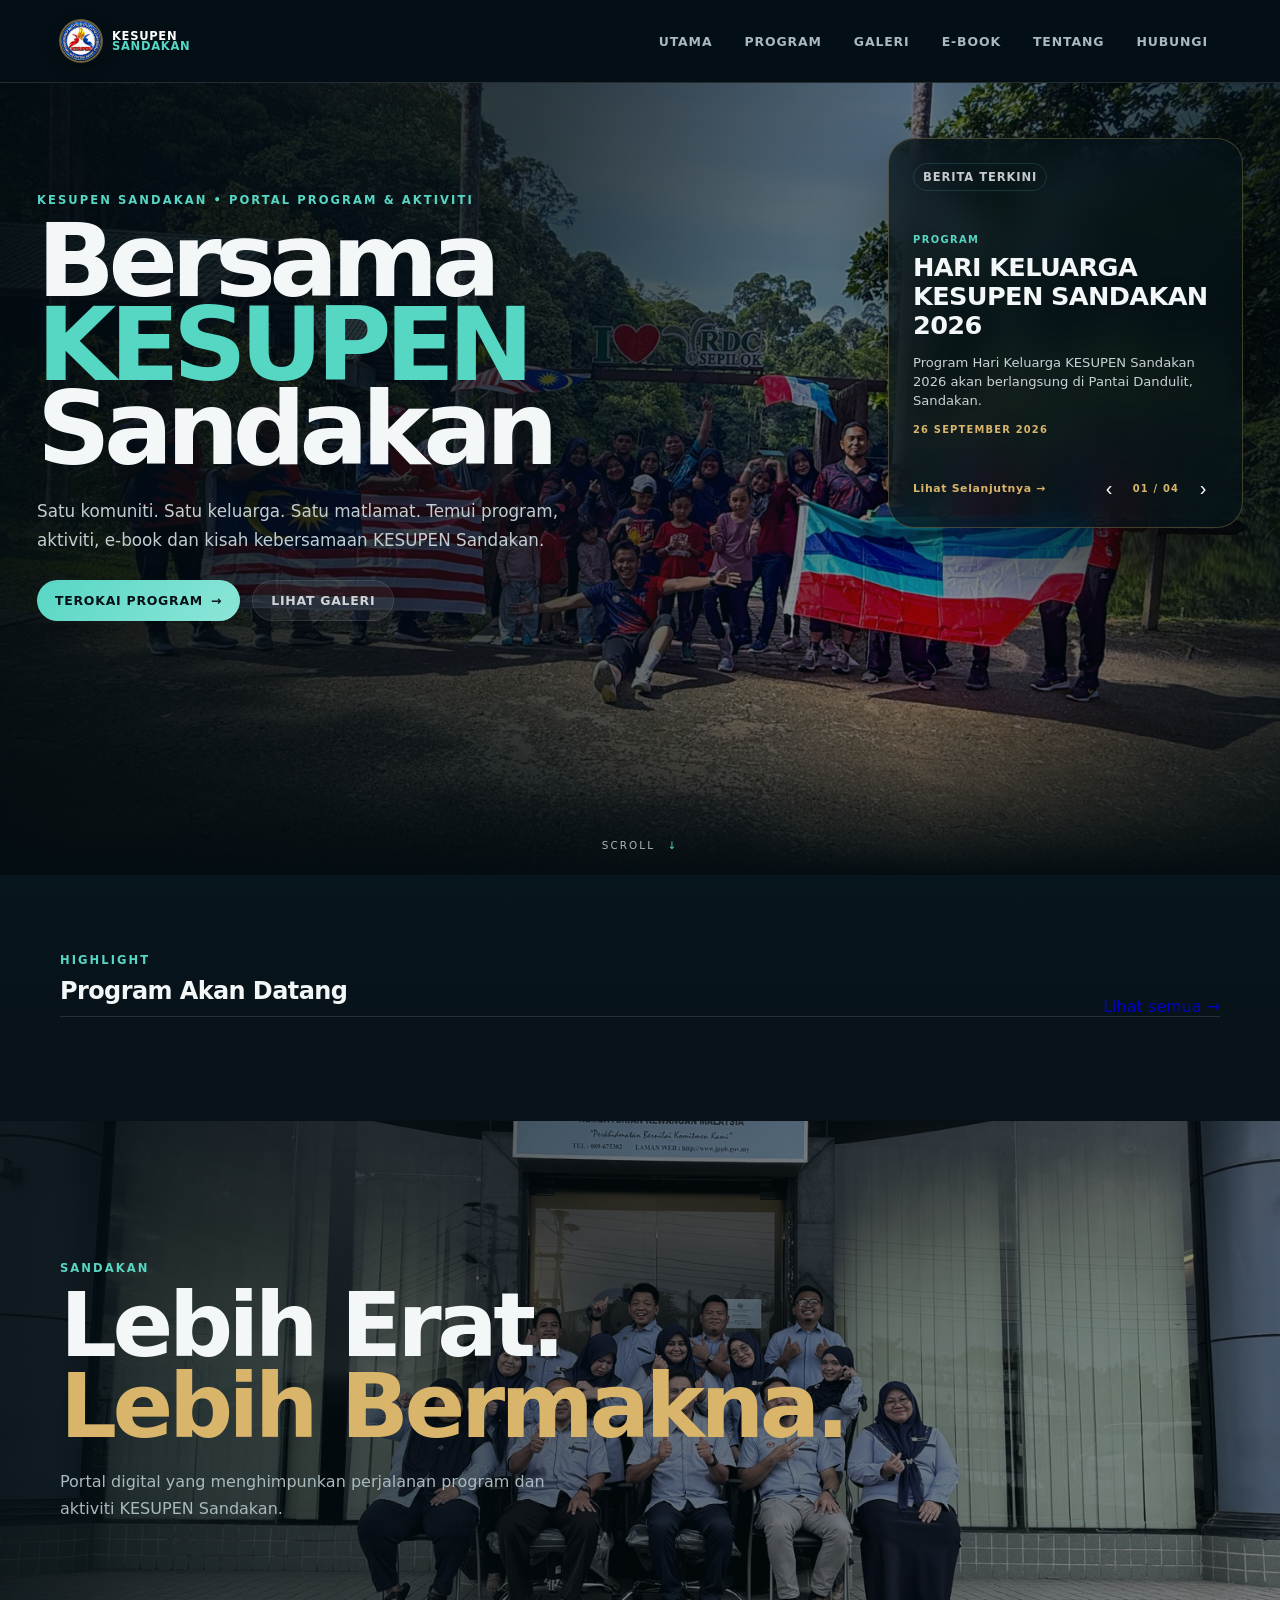
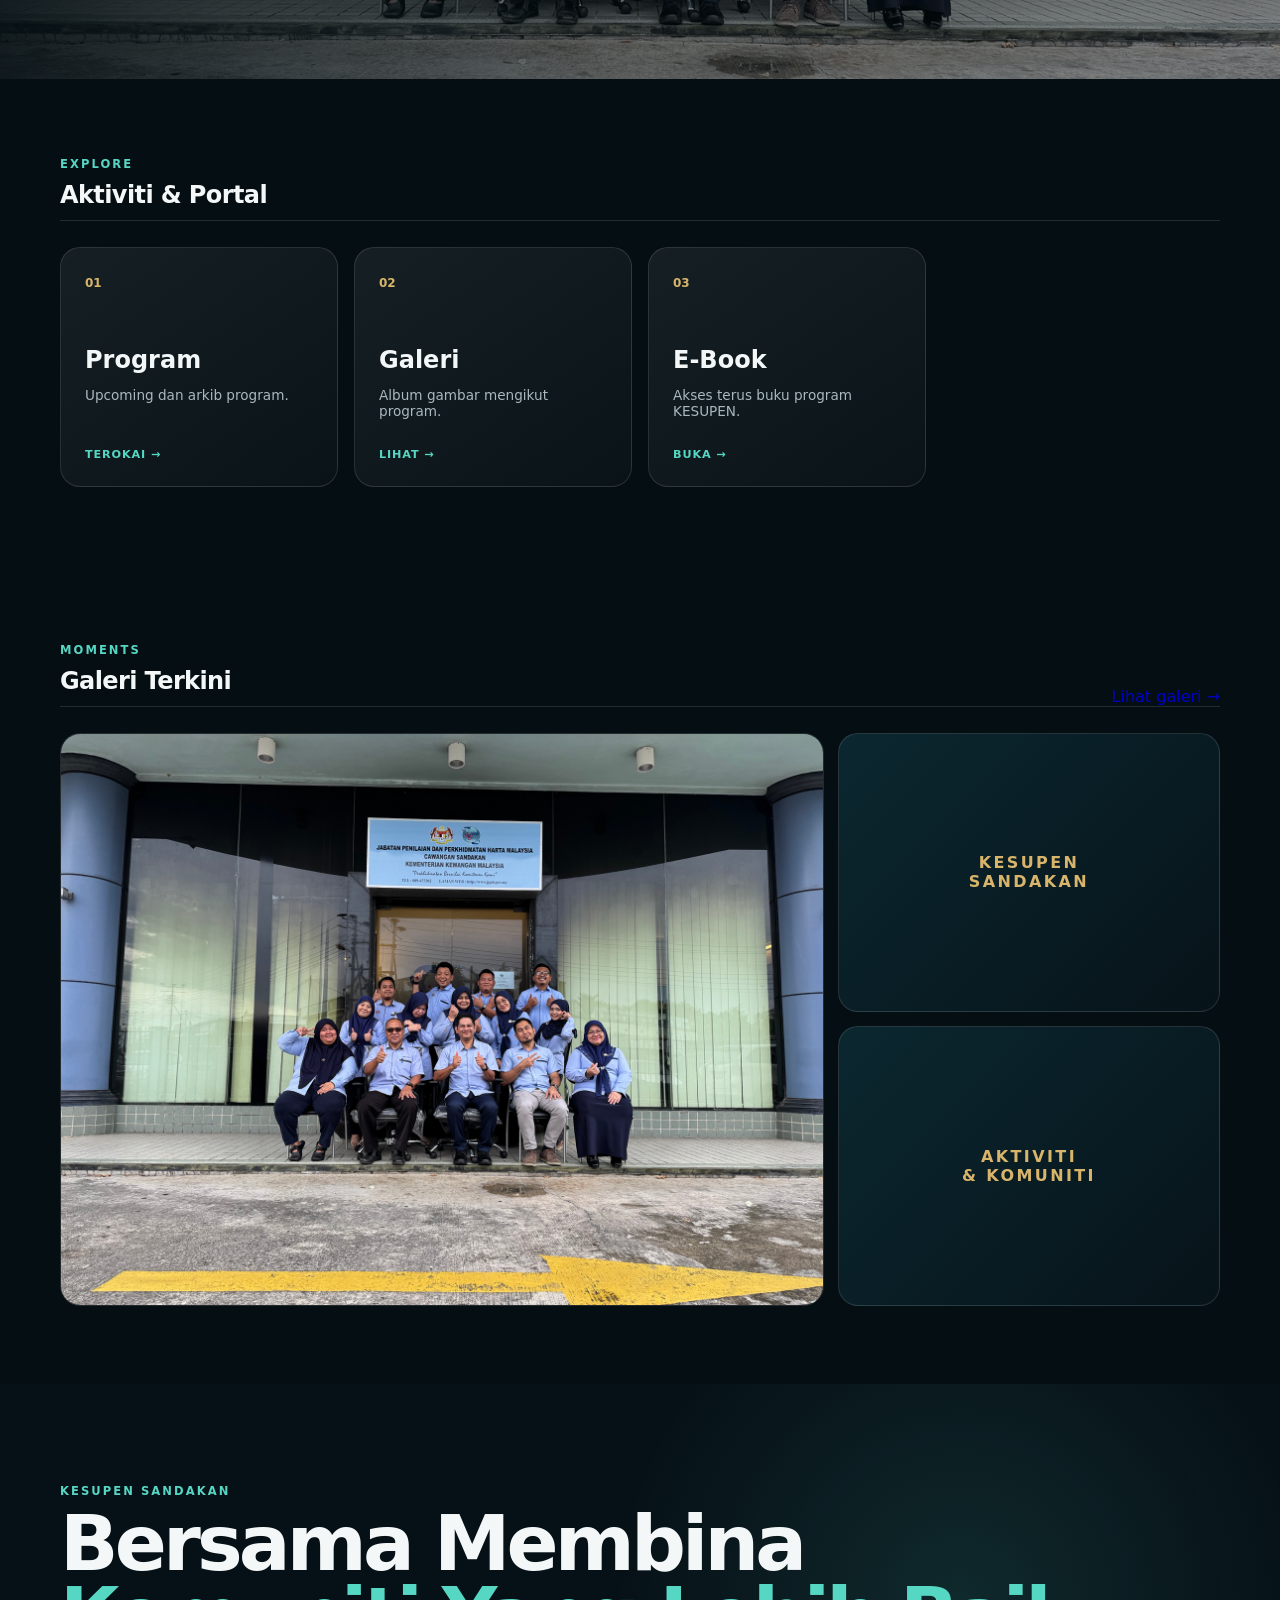
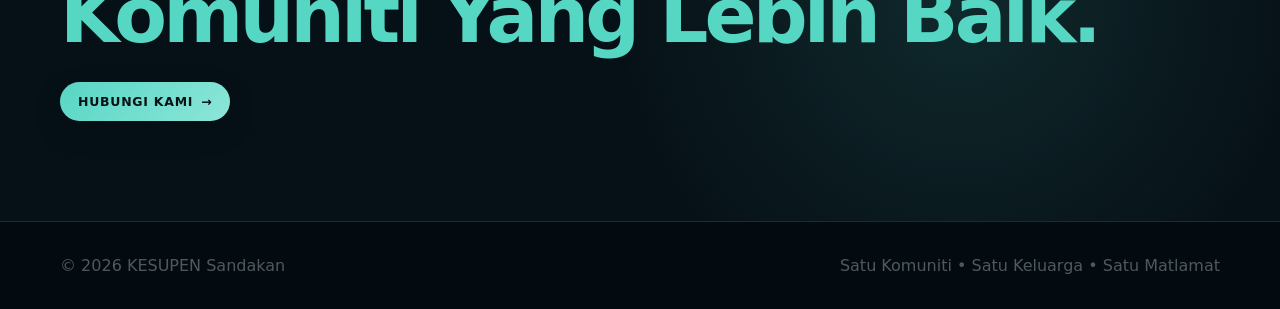
==== commit 11b46642: "Add files via upload" ====
--- a/index.html
+++ b/index.html
@@ -62,7 +62,7 @@
       <aside class="v3-event-card hero-news-card" id="featuredNews">
         <div class="event-card-top news-card-top">
           <span class="event-status">BERITA TERKINI</span>
-          <span id="heroNewsCounter">01 / 04</span>
+          <span class="hero-news-counter-spacer" aria-hidden="true"></span>
         </div>
         <div class="hero-news-window" aria-live="polite">
           <p class="eyebrow" id="heroNewsCategory">PROGRAM</p>
@@ -71,9 +71,12 @@
           <div class="hero-news-date" id="heroNewsDate"></div>
         </div>
         <div class="hero-news-controls">
-          <button type="button" id="heroNewsPrev" aria-label="Berita sebelumnya">‹</button>
-          <a id="heroNewsLink" class="btn" href="programs.html">BACA SELANJUTNYA <span>→</span></a>
-          <button type="button" id="heroNewsNext" aria-label="Berita seterusnya">›</button>
+          <a id="heroNewsLink" class="hero-news-more" href="programs.html">Lihat Selanjutnya →</a>
+          <div class="hero-news-nav" aria-label="Navigasi berita">
+            <button type="button" id="heroNewsPrev" aria-label="Berita sebelumnya">‹</button>
+            <span id="heroNewsCounterBottom">01 / 04</span>
+            <button type="button" id="heroNewsNext" aria-label="Berita seterusnya">›</button>
+          </div>
         </div>
       </aside>
     </div>
@@ -158,7 +161,7 @@
     {category:"GALERI",title:"DOKUMENTASI PROGRAM & AKTIVITI KESUPEN",summary:"Koleksi visual program dan aktiviti KESUPEN Sandakan dihimpunkan melalui galeri digital portal.",date:"GALERI KESUPEN",link:"gallery.html"},
     {category:"PORTAL",title:"PUSAT RUJUKAN DIGITAL KESUPEN SANDAKAN",summary:"Maklumat program, aktiviti, dokumentasi dan buku program disusun secara mudah untuk capaian pengguna.",date:"PORTAL KESUPEN",link:"about.html"}
   ];
-  const title=document.getElementById("heroNewsTitle"), summary=document.getElementById("heroNewsSummary"), category=document.getElementById("heroNewsCategory"), date=document.getElementById("heroNewsDate"), link=document.getElementById("heroNewsLink"), counter=document.getElementById("heroNewsCounter");
+  const title=document.getElementById("heroNewsTitle"), summary=document.getElementById("heroNewsSummary"), category=document.getElementById("heroNewsCategory"), date=document.getElementById("heroNewsDate"), link=document.getElementById("heroNewsLink"), counter=document.getElementById("heroNewsCounterBottom");
   const card=document.getElementById("featuredNews");
   if(!title || !news.length) return;
   let i=0,timer;
--- a/css/style.css
+++ b/css/style.css
@@ -868,3 +868,78 @@
   }
   .hero-news-window{overscroll-behavior-x:contain;}
 }
+
+/* FINAL MOBILE: fixed BERITA TERKINI box — only headline content changes/swipes */
+@media (max-width:900px){
+  .hero-news-card{
+    height:360px !important;
+    min-height:360px !important;
+    max-height:360px !important;
+    box-sizing:border-box !important;
+    overflow:hidden !important;
+  }
+  .hero-news-window{
+    flex:0 0 205px !important;
+    height:205px !important;
+    min-height:205px !important;
+    max-height:205px !important;
+    box-sizing:border-box !important;
+    overflow:hidden !important;
+    display:block !important;
+  }
+  .hero-news-window h2{
+    max-height:4.8em !important;
+    overflow:hidden !important;
+  }
+  .hero-news-summary{
+    max-height:6.2em !important;
+    overflow:hidden !important;
+  }
+}
+@media (max-width:650px){
+  .hero-news-card{
+    height:350px !important;
+    min-height:350px !important;
+    max-height:350px !important;
+  }
+  .hero-news-window{
+    flex-basis:195px !important;
+    height:195px !important;
+    min-height:195px !important;
+    max-height:195px !important;
+  }
+}
+@media (max-width:390px){
+  .hero-news-card{
+    height:340px !important;
+    min-height:340px !important;
+    max-height:340px !important;
+  }
+  .hero-news-window{
+    flex-basis:185px !important;
+    height:185px !important;
+    min-height:185px !important;
+    max-height:185px !important;
+  }
+}
+
+/* FINAL BERITA TERKINI — minimal controls: link bottom-left, arrows + page counter top-right */
+.hero-news-card .news-card-top{display:flex;align-items:center;justify-content:space-between}
+.hero-news-card .hero-news-counter-spacer{display:block;width:72px;height:1px}
+.hero-news-controls{display:flex !important;align-items:center;justify-content:space-between !important;gap:16px !important;margin-top:14px !important}
+.hero-news-more{display:inline-flex;align-items:center;color:var(--gold);text-decoration:none;font-size:.68rem;font-weight:800;letter-spacing:.06em;white-space:nowrap;transition:opacity .2s ease,transform .2s ease}
+.hero-news-more:hover{opacity:.8;transform:translateX(2px)}
+.hero-news-nav{display:flex;align-items:center;justify-content:flex-end;gap:7px;margin-left:auto}
+.hero-news-nav button{width:30px !important;height:30px !important;border:0 !important;border-radius:8px !important;background:transparent !important;color:#fff;font-size:1.25rem !important;line-height:1;cursor:pointer;padding:0 !important;transition:color .2s ease,transform .2s ease}
+.hero-news-nav button:hover{color:var(--gold);transform:translateY(-1px)}
+.hero-news-nav span{min-width:50px;text-align:center;color:var(--gold);font-size:.62rem;font-weight:900;letter-spacing:.12em}
+@media (min-width:901px){
+  .hero-news-card .news-card-top{margin-bottom:20px}
+  .hero-news-controls{margin-top:12px !important}
+}
+@media (max-width:900px){
+  .hero-news-card .news-card-top{margin-bottom:18px}
+  .hero-news-controls{margin-top:12px !important}
+  .hero-news-more{font-size:.66rem}
+  .hero-news-nav button{width:30px !important;height:30px !important}
+}
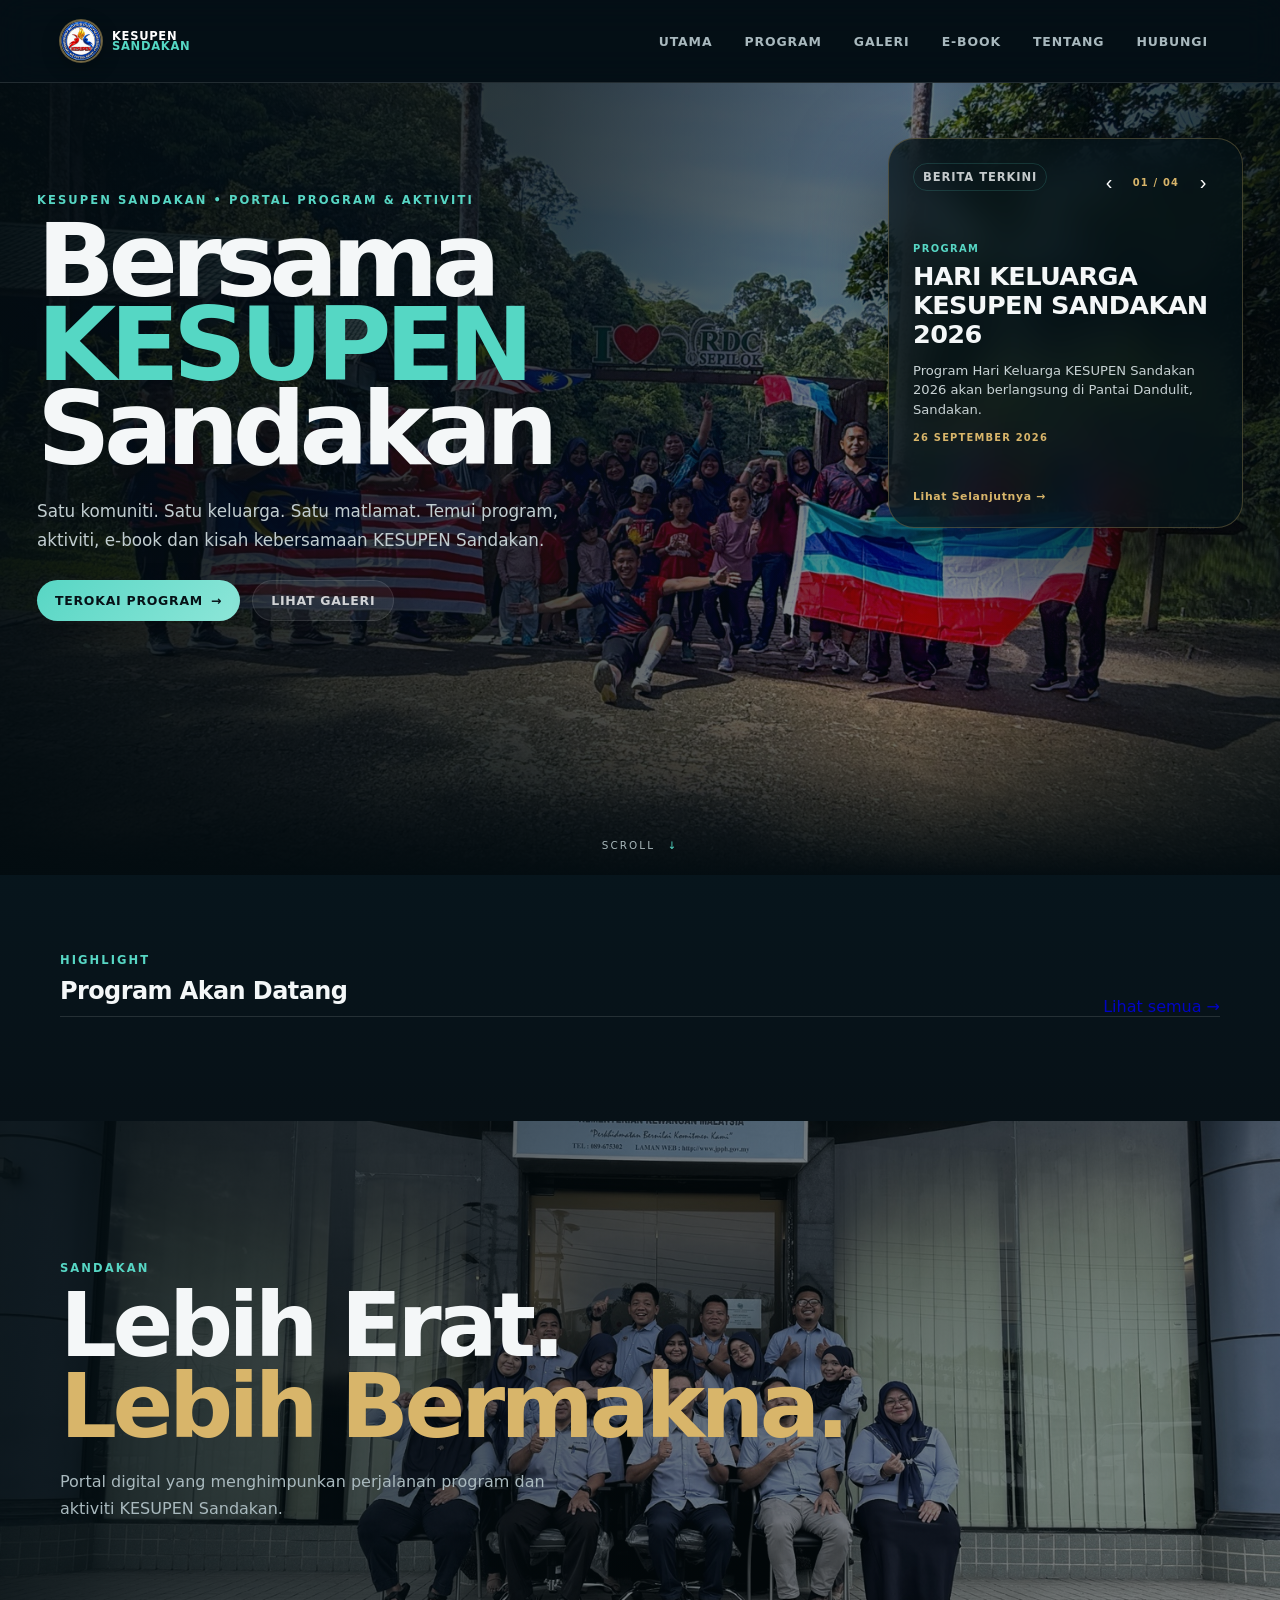
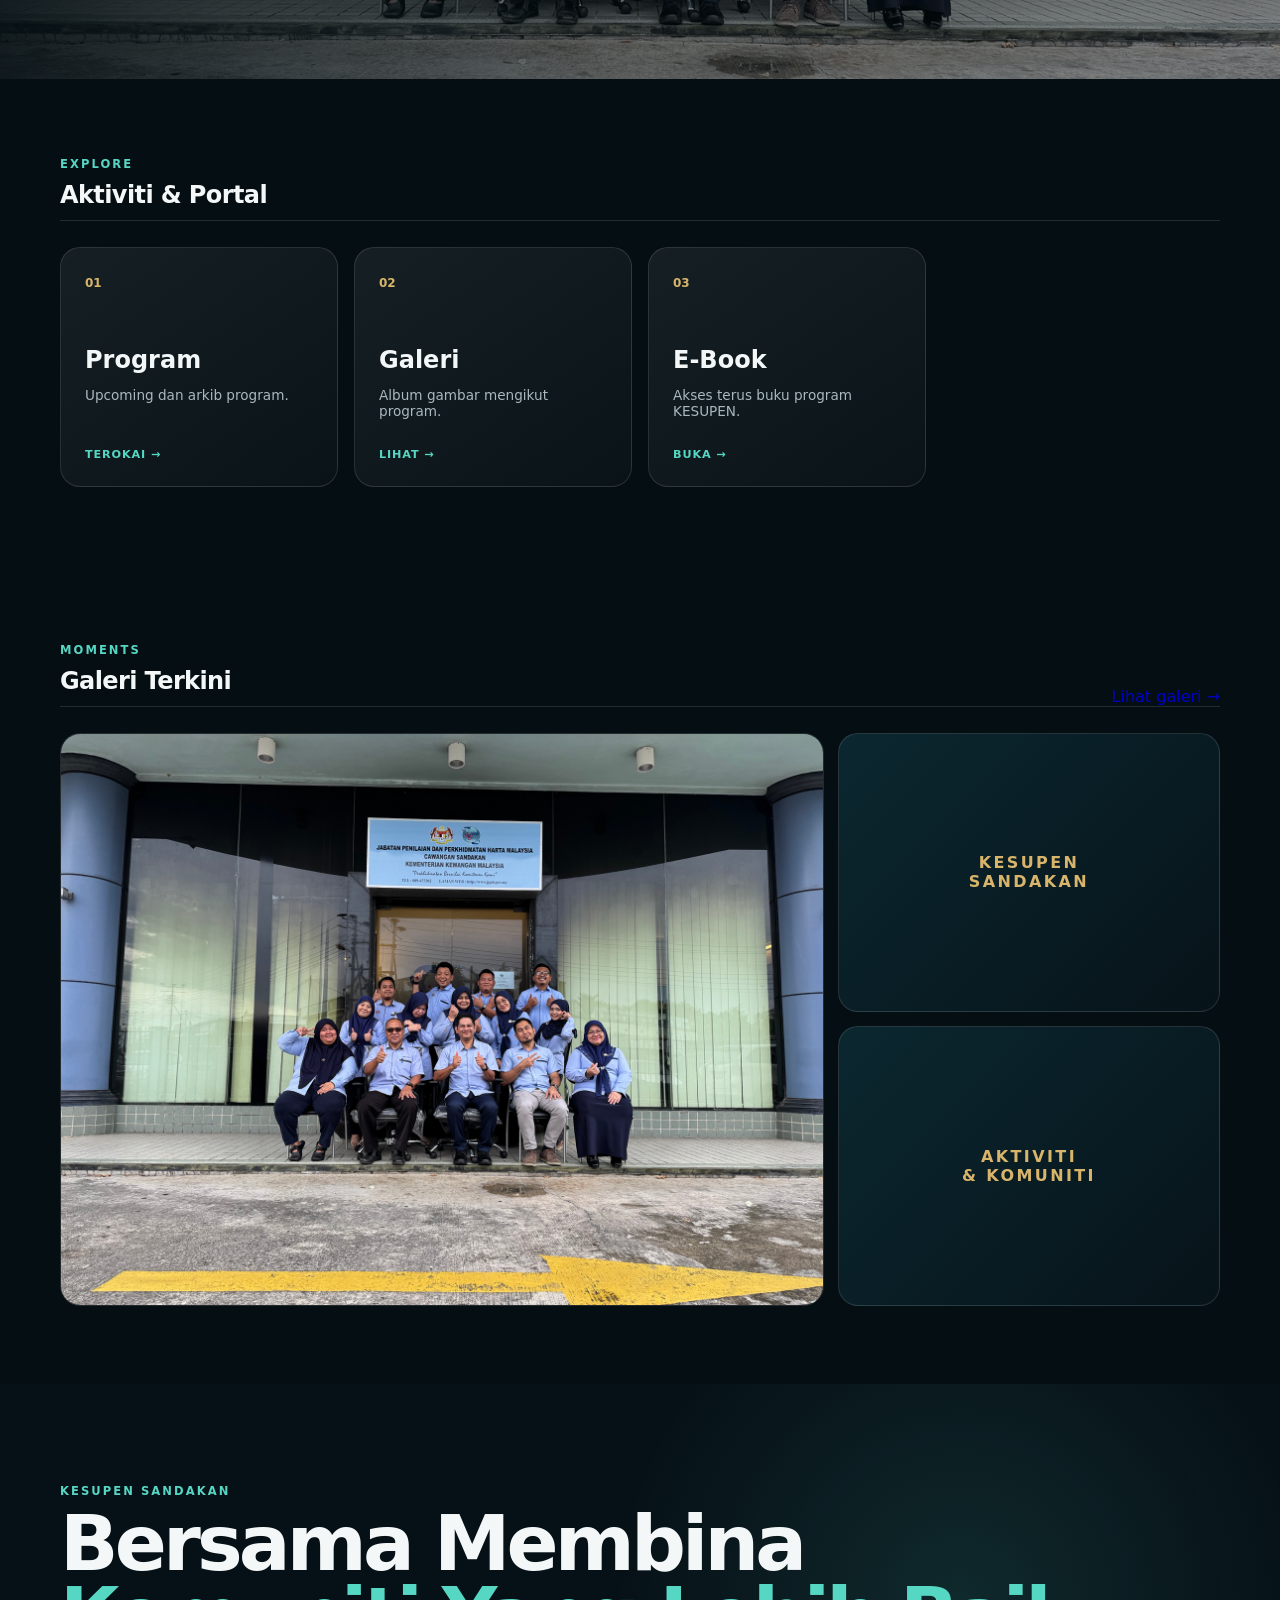
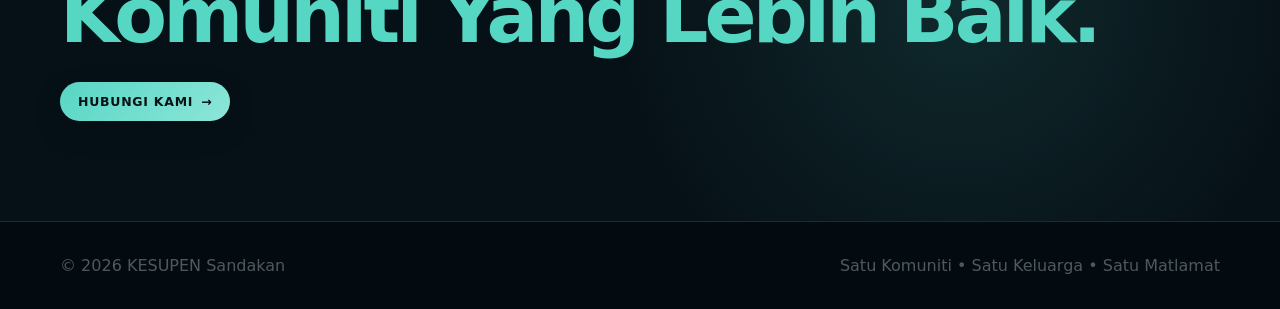
==== commit a64b641b: "Add files via upload" ====
--- a/index.html
+++ b/index.html
@@ -62,7 +62,11 @@
       <aside class="v3-event-card hero-news-card" id="featuredNews">
         <div class="event-card-top news-card-top">
           <span class="event-status">BERITA TERKINI</span>
-          <span class="hero-news-counter-spacer" aria-hidden="true"></span>
+          <div class="hero-news-nav" aria-label="Navigasi berita">
+            <button type="button" id="heroNewsPrev" aria-label="Berita sebelumnya">‹</button>
+            <span id="heroNewsCounterTop">01 / 04</span>
+            <button type="button" id="heroNewsNext" aria-label="Berita seterusnya">›</button>
+          </div>
         </div>
         <div class="hero-news-window" aria-live="polite">
           <p class="eyebrow" id="heroNewsCategory">PROGRAM</p>
@@ -72,11 +76,6 @@
         </div>
         <div class="hero-news-controls">
           <a id="heroNewsLink" class="hero-news-more" href="programs.html">Lihat Selanjutnya →</a>
-          <div class="hero-news-nav" aria-label="Navigasi berita">
-            <button type="button" id="heroNewsPrev" aria-label="Berita sebelumnya">‹</button>
-            <span id="heroNewsCounterBottom">01 / 04</span>
-            <button type="button" id="heroNewsNext" aria-label="Berita seterusnya">›</button>
-          </div>
         </div>
       </aside>
     </div>
@@ -161,7 +160,7 @@
     {category:"GALERI",title:"DOKUMENTASI PROGRAM & AKTIVITI KESUPEN",summary:"Koleksi visual program dan aktiviti KESUPEN Sandakan dihimpunkan melalui galeri digital portal.",date:"GALERI KESUPEN",link:"gallery.html"},
     {category:"PORTAL",title:"PUSAT RUJUKAN DIGITAL KESUPEN SANDAKAN",summary:"Maklumat program, aktiviti, dokumentasi dan buku program disusun secara mudah untuk capaian pengguna.",date:"PORTAL KESUPEN",link:"about.html"}
   ];
-  const title=document.getElementById("heroNewsTitle"), summary=document.getElementById("heroNewsSummary"), category=document.getElementById("heroNewsCategory"), date=document.getElementById("heroNewsDate"), link=document.getElementById("heroNewsLink"), counter=document.getElementById("heroNewsCounterBottom");
+  const title=document.getElementById("heroNewsTitle"), summary=document.getElementById("heroNewsSummary"), category=document.getElementById("heroNewsCategory"), date=document.getElementById("heroNewsDate"), link=document.getElementById("heroNewsLink"), counter=document.getElementById("heroNewsCounterTop");
   const card=document.getElementById("featuredNews");
   if(!title || !news.length) return;
   let i=0,timer;
--- a/css/style.css
+++ b/css/style.css
@@ -925,8 +925,7 @@
 
 /* FINAL BERITA TERKINI — minimal controls: link bottom-left, arrows + page counter top-right */
 .hero-news-card .news-card-top{display:flex;align-items:center;justify-content:space-between}
-.hero-news-card .hero-news-counter-spacer{display:block;width:72px;height:1px}
-.hero-news-controls{display:flex !important;align-items:center;justify-content:space-between !important;gap:16px !important;margin-top:14px !important}
+.hero-news-controls{display:flex !important;align-items:center;justify-content:flex-start !important;margin-top:14px !important}
 .hero-news-more{display:inline-flex;align-items:center;color:var(--gold);text-decoration:none;font-size:.68rem;font-weight:800;letter-spacing:.06em;white-space:nowrap;transition:opacity .2s ease,transform .2s ease}
 .hero-news-more:hover{opacity:.8;transform:translateX(2px)}
 .hero-news-nav{display:flex;align-items:center;justify-content:flex-end;gap:7px;margin-left:auto}
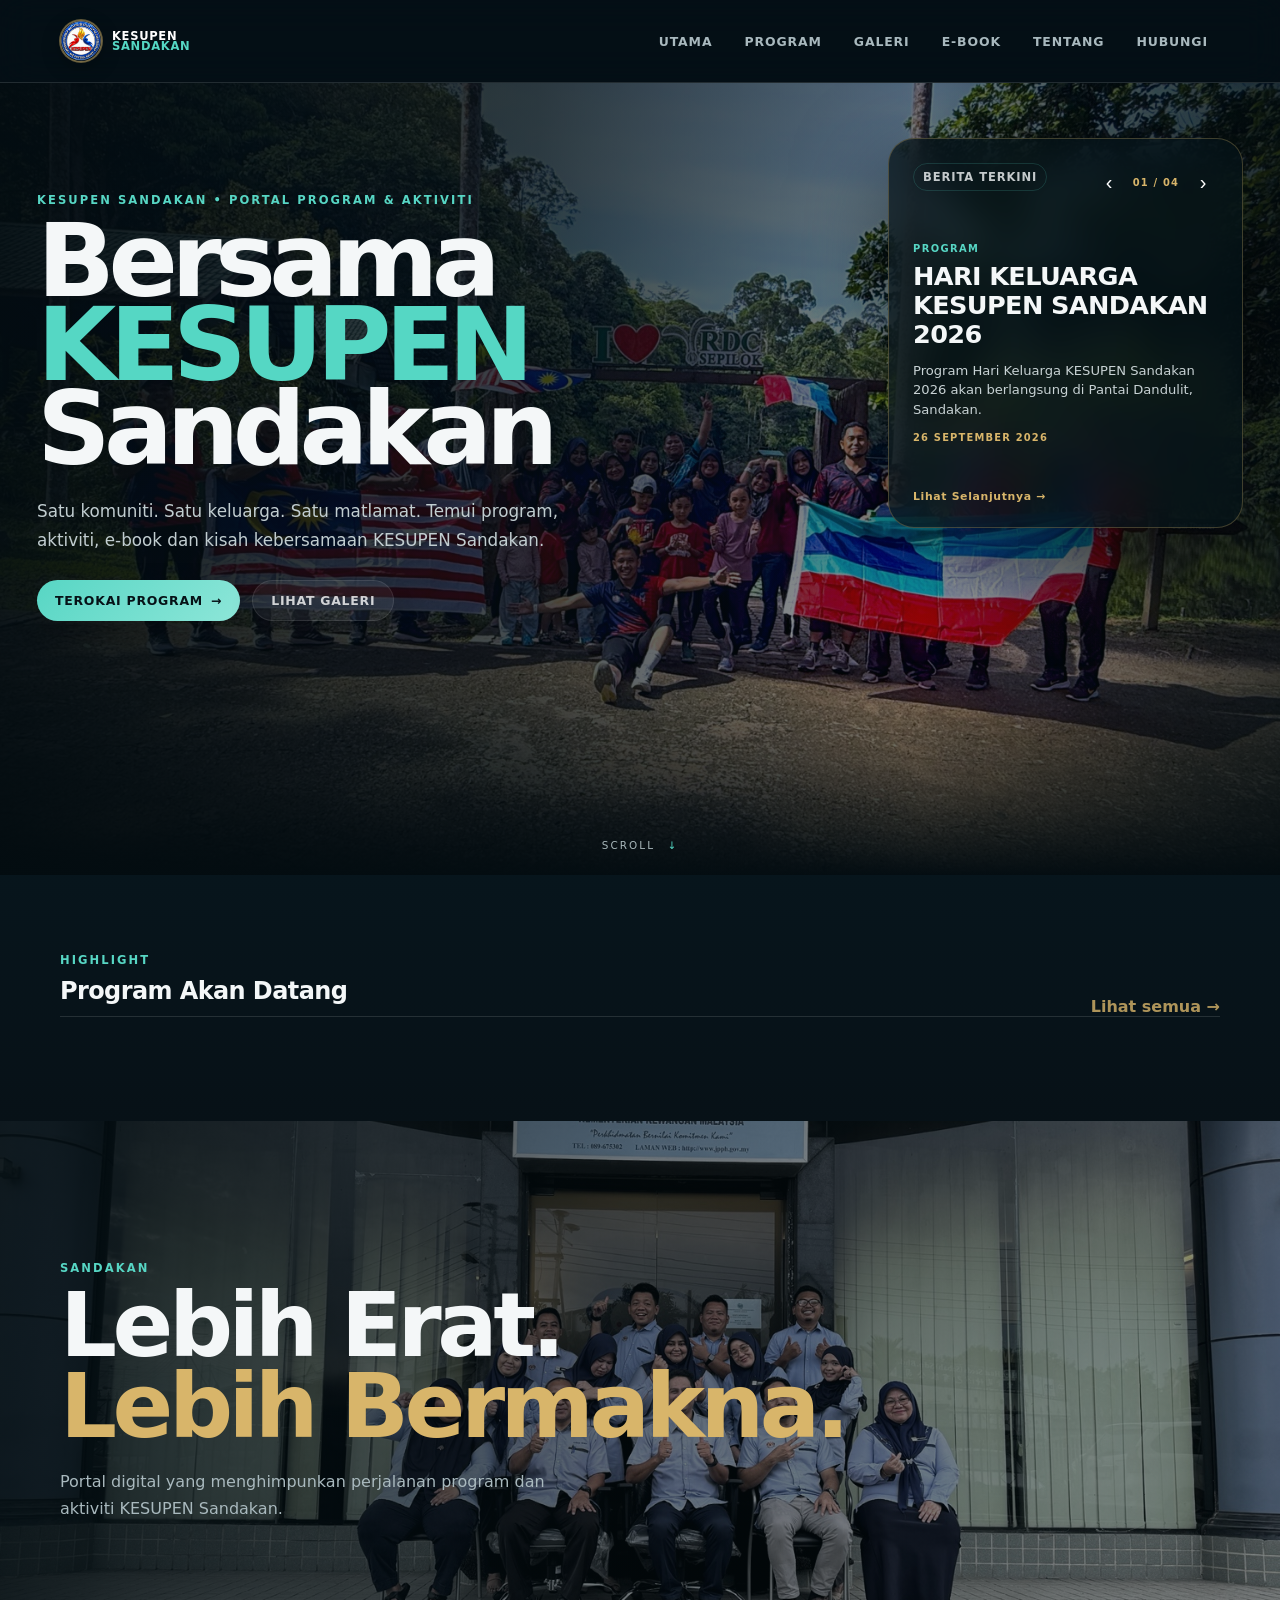
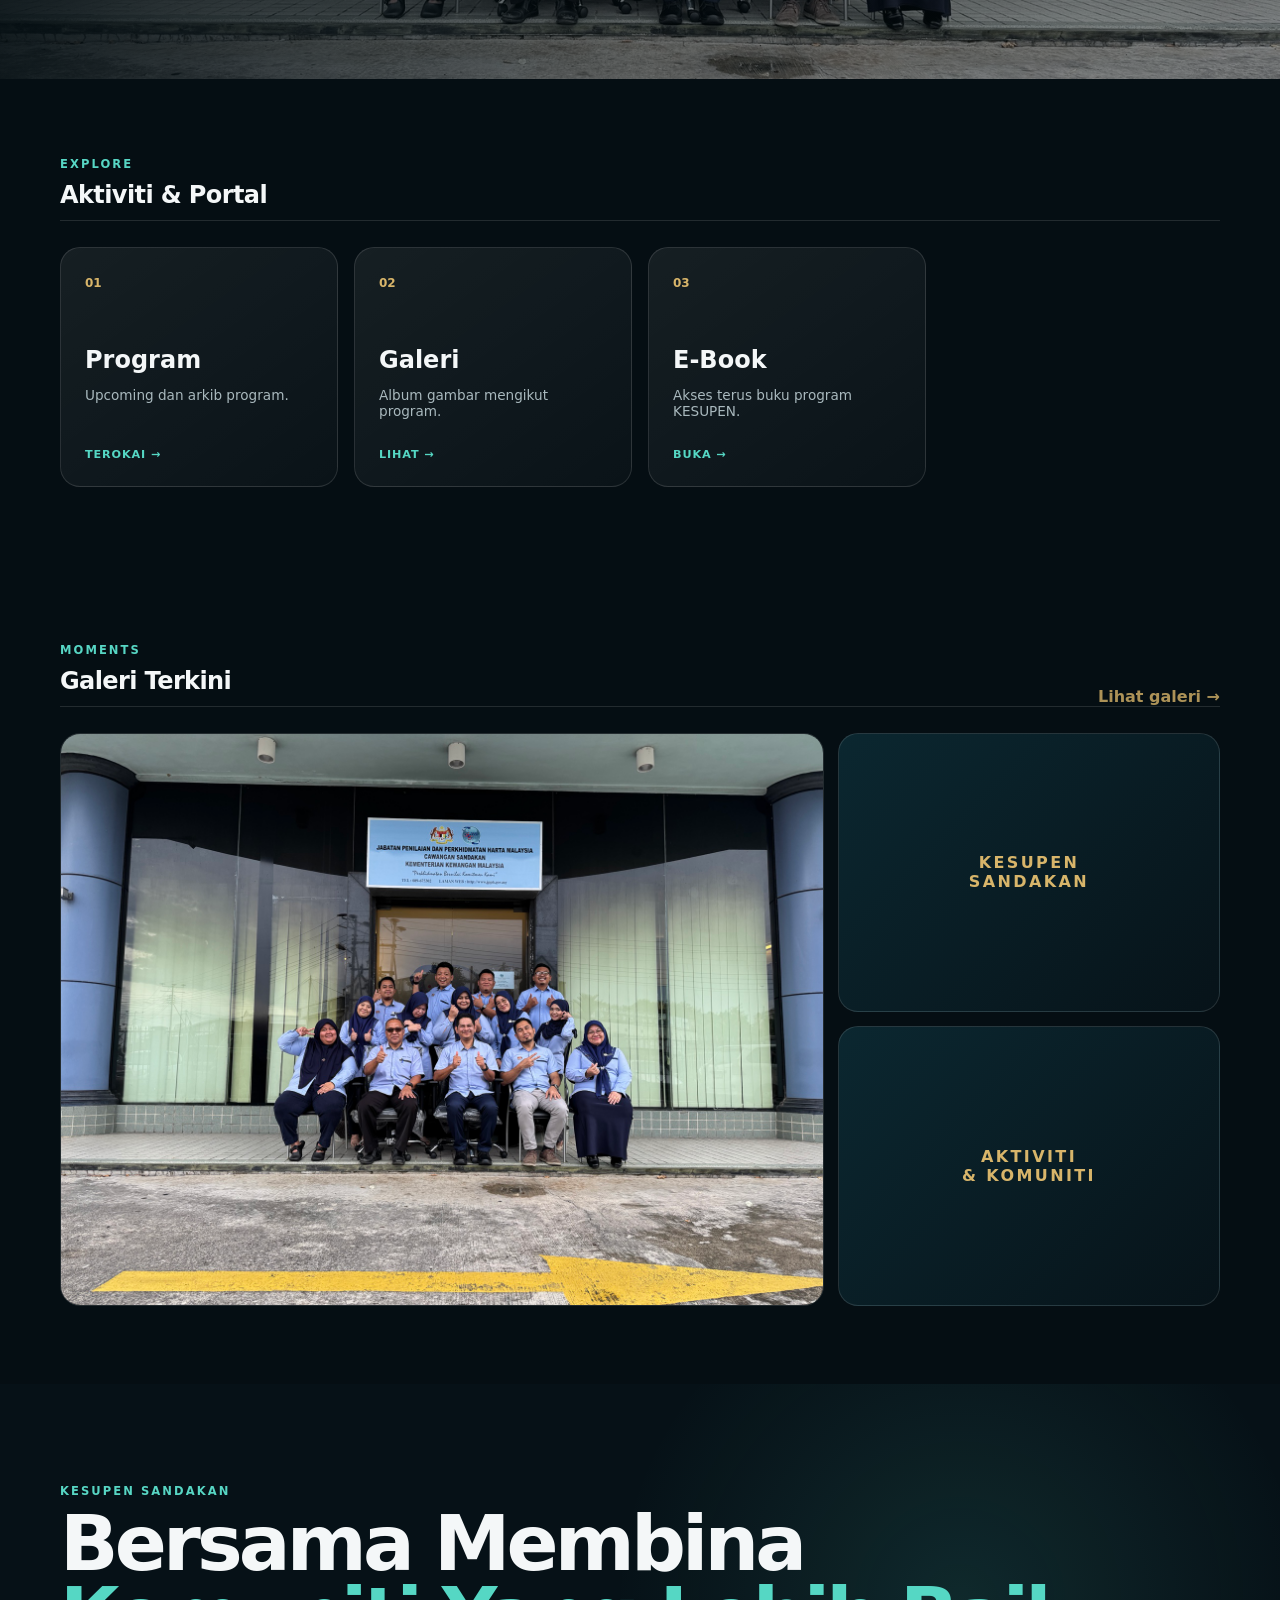
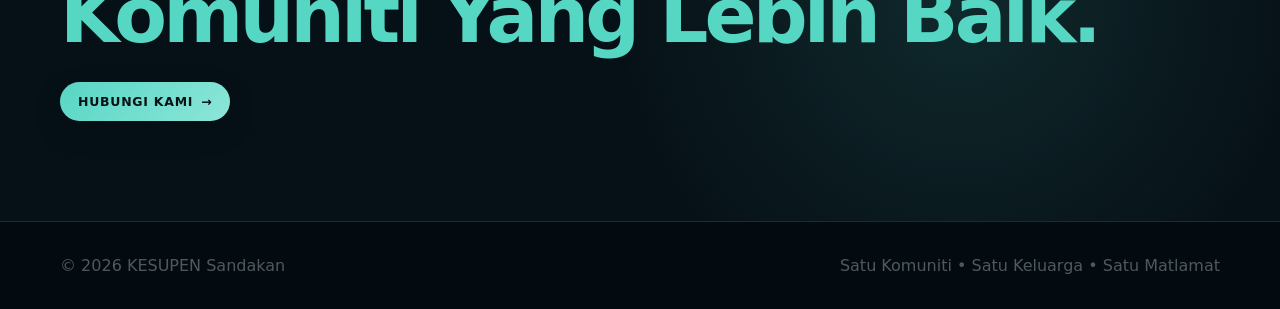
==== commit 25eaec39: "Add files via upload" ====
--- a/index.html
+++ b/index.html
@@ -86,7 +86,7 @@
     <div class="container">
       <div class="section-heading">
         <div><p class="eyebrow">HIGHLIGHT</p><h2>Program Akan Datang</h2></div>
-        <a href="programs.html">Lihat semua →</a>
+        <a class="home-highlight-link" href="programs.html">Lihat semua →</a>
       </div>
       <div id="upcomingGrid" class="v3-event-grid"></div>
     </div>
@@ -117,7 +117,7 @@
 
   <section class="section v3-gallery-preview">
     <div class="container">
-      <div class="section-heading"><div><p class="eyebrow">MOMENTS</p><h2>Galeri Terkini</h2></div><a href="gallery.html">Lihat galeri →</a></div>
+      <div class="section-heading"><div><p class="eyebrow">MOMENTS</p><h2>Galeri Terkini</h2></div><a class="home-highlight-link" href="gallery.html">Lihat galeri →</a></div>
       <div class="gallery-mosaic">
         <a href="gallery.html" class="mosaic-main"><img src="assets/images/kesupen-team.jpeg" alt="Aktiviti KESUPEN Sandakan"></a>
         <div class="mosaic-side"><div class="mosaic-placeholder">KESUPEN<br>SANDAKAN</div><div class="mosaic-placeholder">AKTIVITI<br>& KOMUNITI</div></div>
--- a/css/style.css
+++ b/css/style.css
@@ -942,3 +942,58 @@
   .hero-news-more{font-size:.66rem}
   .hero-news-nav button{width:30px !important;height:30px !important}
 }
+
+
+/* Event-specific location */
+.event-location-card{display:flex;align-items:center;justify-content:space-between;gap:24px;}
+.event-location-card p{margin:0;font-weight:700;}
+@media(max-width:700px){.event-location-card{display:block}.event-location-card .event-actions{margin-top:16px}}
+
+/* Event gallery: compact carousel — desktop arrows, mobile swipe */
+.event-gallery-carousel{position:relative;display:flex;align-items:center;gap:14px;padding:8px 54px 34px;}
+.event-gallery-viewport{width:100%;overflow-x:auto;overflow-y:hidden;scrollbar-width:none;scroll-snap-type:x mandatory;overscroll-behavior-x:contain;-webkit-overflow-scrolling:touch;cursor:grab;}
+.event-gallery-viewport::-webkit-scrollbar{display:none;}
+.event-gallery-viewport:active{cursor:grabbing;}
+.event-gallery-track{display:flex;align-items:center;gap:16px;width:max-content;padding:4px 2px;}
+.event-gallery-image{display:block;flex:0 0 220px;width:220px;padding:0;border:0;background:none;border-radius:13px;overflow:hidden;cursor:pointer;box-shadow:0 10px 24px rgba(0,0,0,.14);scroll-snap-align:center;}
+.event-gallery-image img{display:block;width:100%;aspect-ratio:16/10;object-fit:cover;transition:transform .3s ease;}
+.event-gallery-image:hover img{transform:scale(1.025);}
+.event-gallery-arrow{position:absolute;z-index:2;width:42px;height:42px;border:1px solid rgba(255,255,255,.22);border-radius:50%;background:rgba(7,18,28,.78);backdrop-filter:blur(10px);color:#fff;font-size:30px;line-height:1;display:grid;place-items:center;cursor:pointer;box-shadow:0 8px 20px rgba(0,0,0,.2);transition:transform .2s ease,background .2s ease;}
+.event-gallery-arrow:hover{transform:scale(1.05);background:rgba(7,18,28,.94);}
+.event-gallery-arrow.prev{left:6px;}
+.event-gallery-arrow.next{right:6px;}
+.event-gallery-meta{position:absolute;left:0;right:0;bottom:2px;text-align:center;color:var(--gold);font-size:.68rem;font-weight:900;letter-spacing:.14em;}
+@media(min-width:901px){.event-gallery-image{flex-basis:220px;width:220px;}}
+@media(max-width:900px){.event-gallery-carousel{padding:4px 0 32px;gap:0}.event-gallery-arrow{display:none}.event-gallery-viewport{touch-action:pan-x;}.event-gallery-track{gap:12px;padding-inline:calc((100vw - min(78vw,360px))/2);}.event-gallery-image{flex-basis:min(78vw,360px);width:min(78vw,360px);border-radius:12px;}.event-gallery-meta{bottom:1px;font-size:.62rem;}}
+@media(max-width:600px){.event-gallery-track{padding-inline:11vw;}.event-gallery-image{flex-basis:78vw;width:78vw;}}
+body.lightbox-open{overflow:hidden;}
+
+/* Event gallery: compact thumbnails; navigation happens in enlarged lightbox */
+.event-gallery-grid{display:flex;flex-wrap:wrap;justify-content:center;gap:12px;padding:10px 0 18px;}
+.event-gallery-thumb{position:relative;flex:0 0 150px;width:150px;height:105px;padding:0;border:1px solid rgba(255,255,255,.16);border-radius:12px;overflow:hidden;background:rgba(255,255,255,.04);cursor:pointer;box-shadow:0 8px 20px rgba(0,0,0,.14);}
+.event-gallery-thumb img{display:block;width:100%;height:100%;object-fit:cover;transition:transform .25s ease,filter .25s ease;}
+.event-gallery-thumb:hover img{transform:scale(1.04);filter:brightness(1.05);}
+.event-gallery-thumb-no{position:absolute;left:7px;bottom:7px;padding:3px 7px;border-radius:999px;background:rgba(5,15,24,.78);color:#fff;font-size:.62rem;font-weight:800;letter-spacing:.08em;backdrop-filter:blur(8px);}
+.event-lightbox-stage{position:relative;display:flex;align-items:center;justify-content:center;max-width:min(86vw,1100px);max-height:86vh;}
+.event-lightbox-stage img{max-width:min(86vw,1100px);max-height:82vh;width:auto;height:auto;object-fit:contain;border-radius:12px;box-shadow:0 24px 70px rgba(0,0,0,.5);touch-action:pan-y;}
+.event-lightbox-arrow{position:fixed;top:50%;transform:translateY(-50%);z-index:1002;width:48px;height:48px;border:1px solid rgba(255,255,255,.28);border-radius:50%;background:rgba(7,18,28,.78);color:#fff;font-size:34px;line-height:1;display:grid;place-items:center;cursor:pointer;backdrop-filter:blur(10px);}
+.event-lightbox-arrow.prev{left:28px}.event-lightbox-arrow.next{right:28px}
+.event-lightbox-counter{position:absolute;left:50%;bottom:-28px;transform:translateX(-50%);color:#fff;font-size:.72rem;font-weight:800;letter-spacing:.14em;white-space:nowrap;}
+@media(max-width:900px){
+  .event-gallery-grid{justify-content:flex-start;gap:10px;overflow-x:auto;flex-wrap:nowrap;scrollbar-width:none;padding:8px 2px 18px;}
+  .event-gallery-grid::-webkit-scrollbar{display:none}
+  .event-gallery-thumb{flex-basis:118px;width:118px;height:82px;border-radius:10px;}
+  .event-lightbox-arrow{width:42px;height:42px;font-size:29px;}
+  .event-lightbox-arrow.prev{left:10px}.event-lightbox-arrow.next{right:10px}
+  .event-lightbox-stage{max-width:92vw;max-height:82vh;}
+  .event-lightbox-stage img{max-width:92vw;max-height:76vh;}
+}
+@media(max-width:600px){
+  .event-gallery-thumb{flex-basis:105px;width:105px;height:74px;}
+  .event-lightbox-arrow{display:none;}
+  .event-lightbox-stage img{max-width:94vw;max-height:76vh;}
+}
+
+/* Homepage Highlights / Moments links */
+.home-highlight-link{color:#d8b56a!important;font-weight:800;text-decoration:none}
+.home-highlight-link:hover{color:#f0d58f!important}
